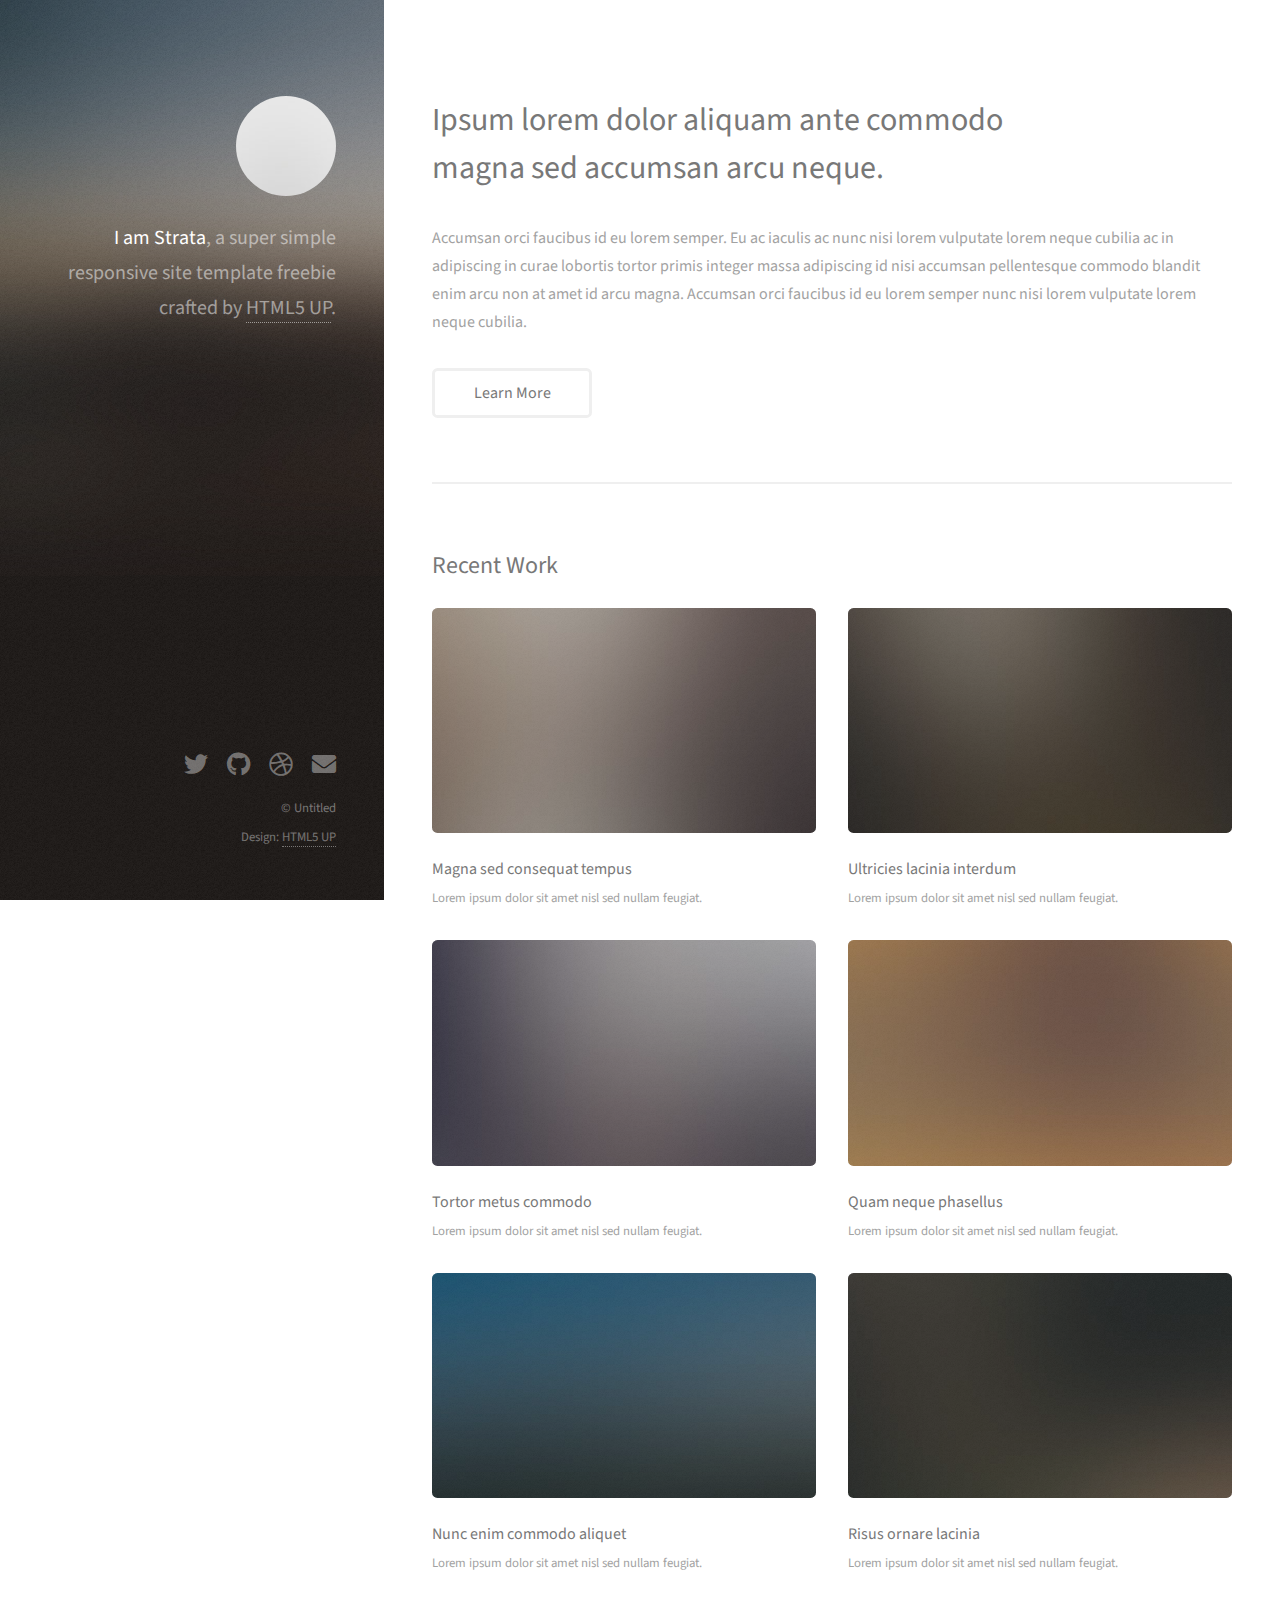
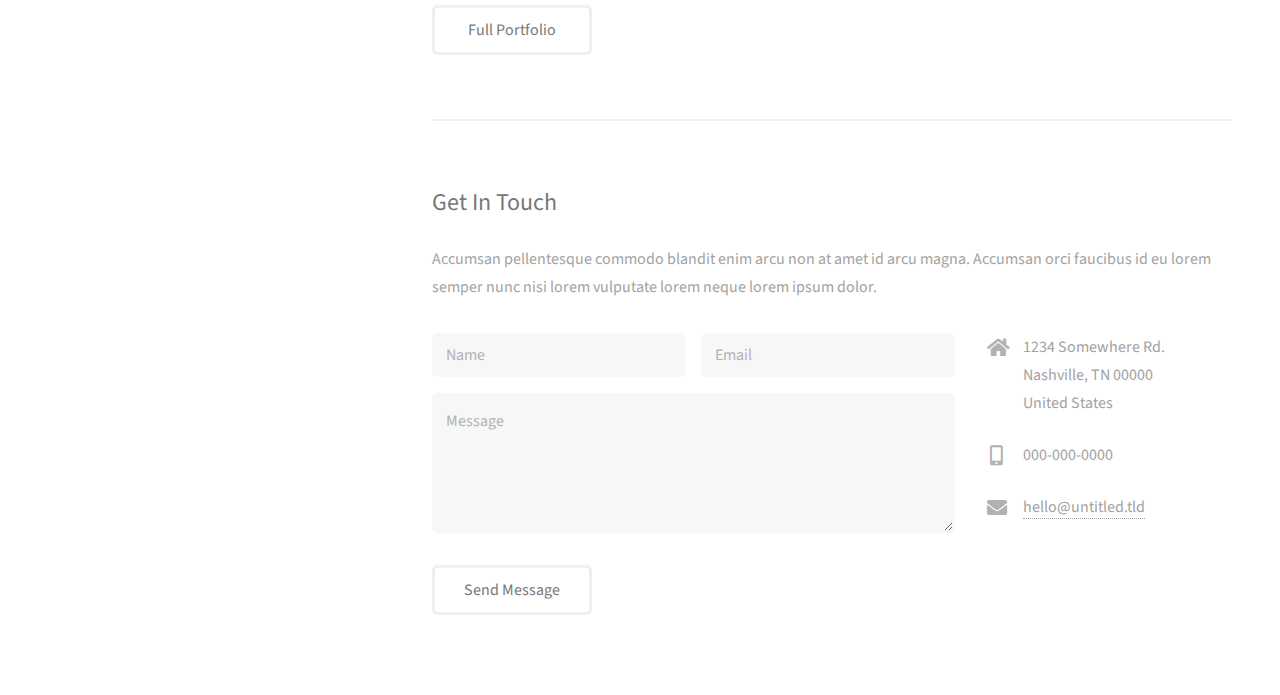
==== index.html @ a31c2b81 "template" ====
<!DOCTYPE HTML>
<!--
	Strata by HTML5 UP
	html5up.net | @ajlkn
	Free for personal and commercial use under the CCA 3.0 license (html5up.net/license)
-->
<html>
	<head>
		<title>Strata by HTML5 UP</title>
		<meta charset="utf-8" />
		<meta name="viewport" content="width=device-width, initial-scale=1, user-scalable=no" />
		<link rel="stylesheet" href="assets/css/main.css" />
	</head>
	<body class="is-preload">

		<!-- Header -->
			<header id="header">
				<div class="inner">
					<a href="#" class="image avatar"><img src="images/avatar.jpg" alt="" /></a>
					<h1><strong>I am Strata</strong>, a super simple<br />
					responsive site template freebie<br />
					crafted by <a href="http://html5up.net">HTML5 UP</a>.</h1>
				</div>
			</header>

		<!-- Main -->
			<div id="main">

				<!-- One -->
					<section id="one">
						<header class="major">
							<h2>Ipsum lorem dolor aliquam ante commodo<br />
							magna sed accumsan arcu neque.</h2>
						</header>
						<p>Accumsan orci faucibus id eu lorem semper. Eu ac iaculis ac nunc nisi lorem vulputate lorem neque cubilia ac in adipiscing in curae lobortis tortor primis integer massa adipiscing id nisi accumsan pellentesque commodo blandit enim arcu non at amet id arcu magna. Accumsan orci faucibus id eu lorem semper nunc nisi lorem vulputate lorem neque cubilia.</p>
						<ul class="actions">
							<li><a href="#" class="button">Learn More</a></li>
						</ul>
					</section>

				<!-- Two -->
					<section id="two">
						<h2>Recent Work</h2>
						<div class="row">
							<article class="col-6 col-12-xsmall work-item">
								<a href="images/fulls/01.jpg" class="image fit thumb"><img src="images/thumbs/01.jpg" alt="" /></a>
								<h3>Magna sed consequat tempus</h3>
								<p>Lorem ipsum dolor sit amet nisl sed nullam feugiat.</p>
							</article>
							<article class="col-6 col-12-xsmall work-item">
								<a href="images/fulls/02.jpg" class="image fit thumb"><img src="images/thumbs/02.jpg" alt="" /></a>
								<h3>Ultricies lacinia interdum</h3>
								<p>Lorem ipsum dolor sit amet nisl sed nullam feugiat.</p>
							</article>
							<article class="col-6 col-12-xsmall work-item">
								<a href="images/fulls/03.jpg" class="image fit thumb"><img src="images/thumbs/03.jpg" alt="" /></a>
								<h3>Tortor metus commodo</h3>
								<p>Lorem ipsum dolor sit amet nisl sed nullam feugiat.</p>
							</article>
							<article class="col-6 col-12-xsmall work-item">
								<a href="images/fulls/04.jpg" class="image fit thumb"><img src="images/thumbs/04.jpg" alt="" /></a>
								<h3>Quam neque phasellus</h3>
								<p>Lorem ipsum dolor sit amet nisl sed nullam feugiat.</p>
							</article>
							<article class="col-6 col-12-xsmall work-item">
								<a href="images/fulls/05.jpg" class="image fit thumb"><img src="images/thumbs/05.jpg" alt="" /></a>
								<h3>Nunc enim commodo aliquet</h3>
								<p>Lorem ipsum dolor sit amet nisl sed nullam feugiat.</p>
							</article>
							<article class="col-6 col-12-xsmall work-item">
								<a href="images/fulls/06.jpg" class="image fit thumb"><img src="images/thumbs/06.jpg" alt="" /></a>
								<h3>Risus ornare lacinia</h3>
								<p>Lorem ipsum dolor sit amet nisl sed nullam feugiat.</p>
							</article>
						</div>
						<ul class="actions">
							<li><a href="#" class="button">Full Portfolio</a></li>
						</ul>
					</section>

				<!-- Three -->
					<section id="three">
						<h2>Get In Touch</h2>
						<p>Accumsan pellentesque commodo blandit enim arcu non at amet id arcu magna. Accumsan orci faucibus id eu lorem semper nunc nisi lorem vulputate lorem neque lorem ipsum dolor.</p>
						<div class="row">
							<div class="col-8 col-12-small">
								<form method="post" action="#">
									<div class="row gtr-uniform gtr-50">
										<div class="col-6 col-12-xsmall"><input type="text" name="name" id="name" placeholder="Name" /></div>
										<div class="col-6 col-12-xsmall"><input type="email" name="email" id="email" placeholder="Email" /></div>
										<div class="col-12"><textarea name="message" id="message" placeholder="Message" rows="4"></textarea></div>
									</div>
								</form>
								<ul class="actions">
									<li><input type="submit" value="Send Message" /></li>
								</ul>
							</div>
							<div class="col-4 col-12-small">
								<ul class="labeled-icons">
									<li>
										<h3 class="icon solid fa-home"><span class="label">Address</span></h3>
										1234 Somewhere Rd.<br />
										Nashville, TN 00000<br />
										United States
									</li>
									<li>
										<h3 class="icon solid fa-mobile-alt"><span class="label">Phone</span></h3>
										000-000-0000
									</li>
									<li>
										<h3 class="icon solid fa-envelope"><span class="label">Email</span></h3>
										<a href="#">hello@untitled.tld</a>
									</li>
								</ul>
							</div>
						</div>
					</section>

				<!-- Four -->
				<!--
					<section id="four">
						<h2>Elements</h2>

						<section>
							<h4>Text</h4>
							<p>This is <b>bold</b> and this is <strong>strong</strong>. This is <i>italic</i> and this is <em>emphasized</em>.
							This is <sup>superscript</sup> text and this is <sub>subscript</sub> text.
							This is <u>underlined</u> and this is code: <code>for (;;) { ... }</code>. Finally, <a href="#">this is a link</a>.</p>
							<hr />
							<header>
								<h4>Heading with a Subtitle</h4>
								<p>Lorem ipsum dolor sit amet nullam id egestas urna aliquam</p>
							</header>
							<p>Nunc lacinia ante nunc ac lobortis. Interdum adipiscing gravida odio porttitor sem non mi integer non faucibus ornare mi ut ante amet placerat aliquet. Volutpat eu sed ante lacinia sapien lorem accumsan varius montes viverra nibh in adipiscing blandit tempus accumsan.</p>
							<header>
								<h5>Heading with a Subtitle</h5>
								<p>Lorem ipsum dolor sit amet nullam id egestas urna aliquam</p>
							</header>
							<p>Nunc lacinia ante nunc ac lobortis. Interdum adipiscing gravida odio porttitor sem non mi integer non faucibus ornare mi ut ante amet placerat aliquet. Volutpat eu sed ante lacinia sapien lorem accumsan varius montes viverra nibh in adipiscing blandit tempus accumsan.</p>
							<hr />
							<h2>Heading Level 2</h2>
							<h3>Heading Level 3</h3>
							<h4>Heading Level 4</h4>
							<h5>Heading Level 5</h5>
							<h6>Heading Level 6</h6>
							<hr />
							<h5>Blockquote</h5>
							<blockquote>Fringilla nisl. Donec accumsan interdum nisi, quis tincidunt felis sagittis eget tempus euismod. Vestibulum ante ipsum primis in faucibus vestibulum. Blandit adipiscing eu felis iaculis volutpat ac adipiscing accumsan faucibus. Vestibulum ante ipsum primis in faucibus lorem ipsum dolor sit amet nullam adipiscing eu felis.</blockquote>
							<h5>Preformatted</h5>
							<pre><code>i = 0;

while (!deck.isInOrder()) {
print 'Iteration ' + i;
deck.shuffle();
i++;
}

print 'It took ' + i + ' iterations to sort the deck.';</code></pre>
						</section>

						<section>
							<h4>Lists</h4>
							<div class="row">
								<div class="col-6 col-12-xsmall">
									<h5>Unordered</h5>
									<ul>
										<li>Dolor pulvinar etiam magna etiam.</li>
										<li>Sagittis adipiscing lorem eleifend.</li>
										<li>Felis enim feugiat dolore viverra.</li>
									</ul>
									<h5>Alternate</h5>
									<ul class="alt">
										<li>Dolor pulvinar etiam magna etiam.</li>
										<li>Sagittis adipiscing lorem eleifend.</li>
										<li>Felis enim feugiat dolore viverra.</li>
									</ul>
								</div>
								<div class="col-6 col-12-xsmall">
									<h5>Ordered</h5>
									<ol>
										<li>Dolor pulvinar etiam magna etiam.</li>
										<li>Etiam vel felis at lorem sed viverra.</li>
										<li>Felis enim feugiat dolore viverra.</li>
										<li>Dolor pulvinar etiam magna etiam.</li>
										<li>Etiam vel felis at lorem sed viverra.</li>
										<li>Felis enim feugiat dolore viverra.</li>
									</ol>
									<h5>Icons</h5>
									<ul class="icons">
										<li><a href="#" class="icon brands fa-twitter"><span class="label">Twitter</span></a></li>
										<li><a href="#" class="icon brands fa-facebook-f"><span class="label">Facebook</span></a></li>
										<li><a href="#" class="icon brands fa-instagram"><span class="label">Instagram</span></a></li>
										<li><a href="#" class="icon brands fa-github"><span class="label">Github</span></a></li>
										<li><a href="#" class="icon brands fa-dribbble"><span class="label">Dribbble</span></a></li>
										<li><a href="#" class="icon brands fa-tumblr"><span class="label">Tumblr</span></a></li>
									</ul>
								</div>
							</div>
							<h5>Actions</h5>
							<ul class="actions">
								<li><a href="#" class="button primary">Default</a></li>
								<li><a href="#" class="button">Default</a></li>
							</ul>
							<ul class="actions small">
								<li><a href="#" class="button primary small">Small</a></li>
								<li><a href="#" class="button small">Small</a></li>
							</ul>
							<div class="row">
								<div class="col-6 col-12-small">
									<ul class="actions stacked">
										<li><a href="#" class="button primary">Default</a></li>
										<li><a href="#" class="button">Default</a></li>
									</ul>
								</div>
								<div class="col-6 col-12-small">
									<ul class="actions stacked">
										<li><a href="#" class="button primary small">Small</a></li>
										<li><a href="#" class="button small">Small</a></li>
									</ul>
								</div>
								<div class="col-6 col-12-small">
									<ul class="actions stacked">
										<li><a href="#" class="button primary fit">Default</a></li>
										<li><a href="#" class="button fit">Default</a></li>
									</ul>
								</div>
								<div class="col-6 col-12-small">
									<ul class="actions stacked">
										<li><a href="#" class="button primary small fit">Small</a></li>
										<li><a href="#" class="button small fit">Small</a></li>
									</ul>
								</div>
							</div>
						</section>

						<section>
							<h4>Table</h4>
							<h5>Default</h5>
							<div class="table-wrapper">
								<table>
									<thead>
										<tr>
											<th>Name</th>
											<th>Description</th>
											<th>Price</th>
										</tr>
									</thead>
									<tbody>
										<tr>
											<td>Item One</td>
											<td>Ante turpis integer aliquet porttitor.</td>
											<td>29.99</td>
										</tr>
										<tr>
											<td>Item Two</td>
											<td>Vis ac commodo adipiscing arcu aliquet.</td>
											<td>19.99</td>
										</tr>
										<tr>
											<td>Item Three</td>
											<td> Morbi faucibus arcu accumsan lorem.</td>
											<td>29.99</td>
										</tr>
										<tr>
											<td>Item Four</td>
											<td>Vitae integer tempus condimentum.</td>
											<td>19.99</td>
										</tr>
										<tr>
											<td>Item Five</td>
											<td>Ante turpis integer aliquet porttitor.</td>
											<td>29.99</td>
										</tr>
									</tbody>
									<tfoot>
										<tr>
											<td colspan="2"></td>
											<td>100.00</td>
										</tr>
									</tfoot>
								</table>
							</div>

							<h5>Alternate</h5>
							<div class="table-wrapper">
								<table class="alt">
									<thead>
										<tr>
											<th>Name</th>
											<th>Description</th>
											<th>Price</th>
										</tr>
									</thead>
									<tbody>
										<tr>
											<td>Item One</td>
											<td>Ante turpis integer aliquet porttitor.</td>
											<td>29.99</td>
										</tr>
										<tr>
											<td>Item Two</td>
											<td>Vis ac commodo adipiscing arcu aliquet.</td>
											<td>19.99</td>
										</tr>
										<tr>
											<td>Item Three</td>
											<td> Morbi faucibus arcu accumsan lorem.</td>
											<td>29.99</td>
										</tr>
										<tr>
											<td>Item Four</td>
											<td>Vitae integer tempus condimentum.</td>
											<td>19.99</td>
										</tr>
										<tr>
											<td>Item Five</td>
											<td>Ante turpis integer aliquet porttitor.</td>
											<td>29.99</td>
										</tr>
									</tbody>
									<tfoot>
										<tr>
											<td colspan="2"></td>
											<td>100.00</td>
										</tr>
									</tfoot>
								</table>
							</div>
						</section>

						<section>
							<h4>Buttons</h4>
							<ul class="actions">
								<li><a href="#" class="button primary">Primary</a></li>
								<li><a href="#" class="button">Default</a></li>
							</ul>
							<ul class="actions">
								<li><a href="#" class="button large">Large</a></li>
								<li><a href="#" class="button">Default</a></li>
								<li><a href="#" class="button small">Small</a></li>
							</ul>
							<ul class="actions fit">
								<li><a href="#" class="button primary fit">Fit</a></li>
								<li><a href="#" class="button fit">Fit</a></li>
							</ul>
							<ul class="actions fit small">
								<li><a href="#" class="button primary fit small">Fit + Small</a></li>
								<li><a href="#" class="button fit small">Fit + Small</a></li>
							</ul>
							<ul class="actions">
								<li><a href="#" class="button primary icon solid fa-download">Icon</a></li>
								<li><a href="#" class="button icon solid fa-download">Icon</a></li>
							</ul>
							<ul class="actions">
								<li><span class="button primary disabled">Primary</span></li>
								<li><span class="button disabled">Default</span></li>
							</ul>
						</section>

						<section>
							<h4>Form</h4>
							<form method="post" action="#">
								<div class="row gtr-uniform gtr-50">
									<div class="col-6 col-12-xsmall">
										<input type="text" name="demo-name" id="demo-name" value="" placeholder="Name" />
									</div>
									<div class="col-6 col-12-xsmall">
										<input type="email" name="demo-email" id="demo-email" value="" placeholder="Email" />
									</div>
									<div class="col-12">
										<select name="demo-category" id="demo-category">
											<option value="">- Category -</option>
											<option value="1">Manufacturing</option>
											<option value="1">Shipping</option>
											<option value="1">Administration</option>
											<option value="1">Human Resources</option>
										</select>
									</div>
									<div class="col-4 col-12-small">
										<input type="radio" id="demo-priority-low" name="demo-priority" checked>
										<label for="demo-priority-low">Low Priority</label>
									</div>
									<div class="col-4 col-12-small">
										<input type="radio" id="demo-priority-normal" name="demo-priority">
										<label for="demo-priority-normal">Normal Priority</label>
									</div>
									<div class="col-4 col-12-small">
										<input type="radio" id="demo-priority-high" name="demo-priority">
										<label for="demo-priority-high">High Priority</label>
									</div>
									<div class="col-6 col-12-small">
										<input type="checkbox" id="demo-copy" name="demo-copy">
										<label for="demo-copy">Email me a copy of this message</label>
									</div>
									<div class="col-6 col-12-small">
										<input type="checkbox" id="demo-human" name="demo-human" checked>
										<label for="demo-human">I am a human and not a robot</label>
									</div>
									<div class="col-12">
										<textarea name="demo-message" id="demo-message" placeholder="Enter your message" rows="6"></textarea>
									</div>
									<div class="col-12">
										<ul class="actions">
											<li><input type="submit" value="Send Message" class="primary" /></li>
											<li><input type="reset" value="Reset" /></li>
										</ul>
									</div>
								</div>
							</form>
						</section>

						<section>
							<h4>Image</h4>
							<h5>Fit</h5>
							<div class="box alt">
								<div class="row gtr-50 gtr-uniform">
									<div class="col-12"><span class="image fit"><img src="images/fulls/05.jpg" alt="" /></span></div>
									<div class="col-4"><span class="image fit"><img src="images/thumbs/01.jpg" alt="" /></span></div>
									<div class="col-4"><span class="image fit"><img src="images/thumbs/02.jpg" alt="" /></span></div>
									<div class="col-4"><span class="image fit"><img src="images/thumbs/03.jpg" alt="" /></span></div>
									<div class="col-4"><span class="image fit"><img src="images/thumbs/04.jpg" alt="" /></span></div>
									<div class="col-4"><span class="image fit"><img src="images/thumbs/05.jpg" alt="" /></span></div>
									<div class="col-4"><span class="image fit"><img src="images/thumbs/06.jpg" alt="" /></span></div>
									<div class="col-4"><span class="image fit"><img src="images/thumbs/03.jpg" alt="" /></span></div>
									<div class="col-4"><span class="image fit"><img src="images/thumbs/02.jpg" alt="" /></span></div>
									<div class="col-4"><span class="image fit"><img src="images/thumbs/01.jpg" alt="" /></span></div>
								</div>
							</div>
							<h5>Left &amp; Right</h5>
							<p><span class="image left"><img src="images/avatar.jpg" alt="" /></span>Fringilla nisl. Donec accumsan interdum nisi, quis tincidunt felis sagittis eget. tempus euismod. Vestibulum ante ipsum primis in faucibus vestibulum. Blandit adipiscing eu felis iaculis volutpat ac adipiscing accumsan eu faucibus. Integer ac pellentesque praesent tincidunt felis sagittis eget. tempus euismod. Vestibulum ante ipsum primis in faucibus vestibulum. Blandit adipiscing eu felis iaculis volutpat ac adipiscing accumsan eu faucibus. Integer ac pellentesque praesent. Donec accumsan interdum nisi, quis tincidunt felis sagittis eget. tempus euismod. Vestibulum ante ipsum primis in faucibus vestibulum. Blandit adipiscing eu felis iaculis volutpat ac adipiscing accumsan eu faucibus. Integer ac pellentesque praesent tincidunt felis sagittis eget. tempus euismod. Vestibulum ante ipsum primis in faucibus vestibulum. Blandit adipiscing eu felis iaculis volutpat ac adipiscing accumsan eu faucibus. Integer ac pellentesque praesent.</p>
							<p><span class="image right"><img src="images/avatar.jpg" alt="" /></span>Fringilla nisl. Donec accumsan interdum nisi, quis tincidunt felis sagittis eget. tempus euismod. Vestibulum ante ipsum primis in faucibus vestibulum. Blandit adipiscing eu felis iaculis volutpat ac adipiscing accumsan eu faucibus. Integer ac pellentesque praesent tincidunt felis sagittis eget. tempus euismod. Vestibulum ante ipsum primis in faucibus vestibulum. Blandit adipiscing eu felis iaculis volutpat ac adipiscing accumsan eu faucibus. Integer ac pellentesque praesent. Donec accumsan interdum nisi, quis tincidunt felis sagittis eget. tempus euismod. Vestibulum ante ipsum primis in faucibus vestibulum. Blandit adipiscing eu felis iaculis volutpat ac adipiscing accumsan eu faucibus. Integer ac pellentesque praesent tincidunt felis sagittis eget. tempus euismod. Vestibulum ante ipsum primis in faucibus vestibulum. Blandit adipiscing eu felis iaculis volutpat ac adipiscing accumsan eu faucibus. Integer ac pellentesque praesent.</p>
						</section>

					</section>
				-->

			</div>

		<!-- Footer -->
			<footer id="footer">
				<div class="inner">
					<ul class="icons">
						<li><a href="#" class="icon brands fa-twitter"><span class="label">Twitter</span></a></li>
						<li><a href="#" class="icon brands fa-github"><span class="label">Github</span></a></li>
						<li><a href="#" class="icon brands fa-dribbble"><span class="label">Dribbble</span></a></li>
						<li><a href="#" class="icon solid fa-envelope"><span class="label">Email</span></a></li>
					</ul>
					<ul class="copyright">
						<li>&copy; Untitled</li><li>Design: <a href="http://html5up.net">HTML5 UP</a></li>
					</ul>
				</div>
			</footer>

		<!-- Scripts -->
			<script src="assets/js/jquery.min.js"></script>
			<script src="assets/js/jquery.poptrox.min.js"></script>
			<script src="assets/js/browser.min.js"></script>
			<script src="assets/js/breakpoints.min.js"></script>
			<script src="assets/js/util.js"></script>
			<script src="assets/js/main.js"></script>

	</body>
</html>
---- assets/css/main.css ----
@import url("fontawesome-all.min.css");
@import url("https://fonts.googleapis.com/css?family=Source+Sans+Pro:400,400italic");

/*
	Strata by HTML5 UP
	html5up.net | @ajlkn
	Free for personal and commercial use under the CCA 3.0 license (html5up.net/license)
*/

html, body, div, span, applet, object,
iframe, h1, h2, h3, h4, h5, h6, p, blockquote,
pre, a, abbr, acronym, address, big, cite,
code, del, dfn, em, img, ins, kbd, q, s, samp,
small, strike, strong, sub, sup, tt, var, b,
u, i, center, dl, dt, dd, ol, ul, li, fieldset,
form, label, legend, table, caption, tbody,
tfoot, thead, tr, th, td, article, aside,
canvas, details, embed, figure, figcaption,
footer, header, hgroup, menu, nav, output, ruby,
section, summary, time, mark, audio, video {
	margin: 0;
	padding: 0;
	border: 0;
	font-size: 100%;
	font: inherit;
	vertical-align: baseline;}

article, aside, details, figcaption, figure,
footer, header, hgroup, menu, nav, section {
	display: block;}

body {
	line-height: 1;
}

ol, ul {
	list-style: none;
}

blockquote, q {
	quotes: none;
}

	blockquote:before, blockquote:after, q:before, q:after {
		content: '';
		content: none;
	}

table {
	border-collapse: collapse;
	border-spacing: 0;
}

body {
	-webkit-text-size-adjust: none;
}

mark {
	background-color: transparent;
	color: inherit;
}

input::-moz-focus-inner {
	border: 0;
	padding: 0;
}

input, select, textarea {
	-moz-appearance: none;
	-webkit-appearance: none;
	-ms-appearance: none;
	appearance: none;
}

/* Basic */

	html {
		box-sizing: border-box;
	}

	*, *:before, *:after {
		box-sizing: inherit;
	}

	body {
		background: #fff;
	}

		body.is-preload *, body.is-preload *:before, body.is-preload *:after {
			-moz-animation: none !important;
			-webkit-animation: none !important;
			-ms-animation: none !important;
			animation: none !important;
			-moz-transition: none !important;
			-webkit-transition: none !important;
			-ms-transition: none !important;
			transition: none !important;
		}

	body, input, select, textarea {
		color: #a2a2a2;
		font-family: "Source Sans Pro", Helvetica, sans-serif;
		font-size: 16pt;
		font-weight: 400;
		line-height: 1.75em;
	}

	a {
		-moz-transition: color 0.2s ease-in-out, border-color 0.2s ease-in-out;
		-webkit-transition: color 0.2s ease-in-out, border-color 0.2s ease-in-out;
		-ms-transition: color 0.2s ease-in-out, border-color 0.2s ease-in-out;
		transition: color 0.2s ease-in-out, border-color 0.2s ease-in-out;
		border-bottom: dotted 1px;
		color: #49bf9d;
		text-decoration: none;
	}

		a:hover {
			border-bottom-color: transparent;
			color: #49bf9d !important;
			text-decoration: none;
		}

	strong, b {
		color: #787878;
		font-weight: 400;
	}

	em, i {
		font-style: italic;
	}

	p {
		margin: 0 0 2em 0;
	}

	h1, h2, h3, h4, h5, h6 {
		color: #787878;
		font-weight: 400;
		line-height: 1em;
		margin: 0 0 1em 0;
	}

		h1 a, h2 a, h3 a, h4 a, h5 a, h6 a {
			color: inherit;
			text-decoration: none;
		}

	h1 {
		font-size: 2em;
		line-height: 1.5em;
	}

	h2 {
		font-size: 1.5em;
		line-height: 1.5em;
	}

	h3 {
		font-size: 1.25em;
		line-height: 1.5em;
	}

	h4 {
		font-size: 1.1em;
		line-height: 1.5em;
	}

	h5 {
		font-size: 0.9em;
		line-height: 1.5em;
	}

	h6 {
		font-size: 0.7em;
		line-height: 1.5em;
	}

	sub {
		font-size: 0.8em;
		position: relative;
		top: 0.5em;
	}

	sup {
		font-size: 0.8em;
		position: relative;
		top: -0.5em;
	}

	hr {
		border: 0;
		border-bottom: solid 2px #efefef;
		margin: 2em 0;
	}

		hr.major {
			margin: 3em 0;
		}

	blockquote {
		border-left: solid 6px #efefef;
		font-style: italic;
		margin: 0 0 2em 0;
		padding: 0.5em 0 0.5em 1.5em;
	}

	code {
		background: #f7f7f7;
		border-radius: 0.35em;
		border: solid 2px #efefef;
		font-family: "Courier New", monospace;
		font-size: 0.9em;
		margin: 0 0.25em;
		padding: 0.25em 0.65em;
	}

	pre {
		-webkit-overflow-scrolling: touch;
		font-family: "Courier New", monospace;
		font-size: 0.9em;
		margin: 0 0 2em 0;
	}

		pre code {
			display: block;
			line-height: 1.75em;
			padding: 1em 1.5em;
			overflow-x: auto;
		}

	.align-left {
		text-align: left;
	}

	.align-center {
		text-align: center;
	}

	.align-right {
		text-align: right;
	}

/* Container */

	.container {
		margin: 0 auto;
		max-width: calc(100% - 4em);
		width: 100%;
	}

		.container.xsmall {
			width: 25%;
		}

		.container.small {
			width: 50%;
		}

		.container.medium {
			width: 75%;
		}

		.container.large {
			width: 125%;
		}

		.container.xlarge {
			width: 150%;
		}

		.container.max {
			width: 100%;
		}

		@media screen and (max-width: 980px) {

			.container {
				width: 100% !important;
				max-width: 100% !important;
			}

		}

		@media screen and (max-width: 480px) {

			.container {
				max-width: calc(100% - 3em);
			}

		}

/* Row */

	.row {
		display: flex;
		flex-wrap: wrap;
		box-sizing: border-box;
		align-items: stretch;
	}

		.row > * {
			box-sizing: border-box;
		}

		.row.gtr-uniform > * > :last-child {
			margin-bottom: 0;
		}

		.row.aln-left {
			justify-content: flex-start;
		}

		.row.aln-center {
			justify-content: center;
		}

		.row.aln-right {
			justify-content: flex-end;
		}

		.row.aln-top {
			align-items: flex-start;
		}

		.row.aln-middle {
			align-items: center;
		}

		.row.aln-bottom {
			align-items: flex-end;
		}

		.row > .imp {
			order: -1;
		}

		.row > .col-1 {
			width: 8.33333%;
		}

		.row > .off-1 {
			margin-left: 8.33333%;
		}

		.row > .col-2 {
			width: 16.66667%;
		}

		.row > .off-2 {
			margin-left: 16.66667%;
		}

		.row > .col-3 {
			width: 25%;
		}

		.row > .off-3 {
			margin-left: 25%;
		}

		.row > .col-4 {
			width: 33.33333%;
		}

		.row > .off-4 {
			margin-left: 33.33333%;
		}

		.row > .col-5 {
			width: 41.66667%;
		}

		.row > .off-5 {
			margin-left: 41.66667%;
		}

		.row > .col-6 {
			width: 50%;
		}

		.row > .off-6 {
			margin-left: 50%;
		}

		.row > .col-7 {
			width: 58.33333%;
		}

		.row > .off-7 {
			margin-left: 58.33333%;
		}

		.row > .col-8 {
			width: 66.66667%;
		}

		.row > .off-8 {
			margin-left: 66.66667%;
		}

		.row > .col-9 {
			width: 75%;
		}

		.row > .off-9 {
			margin-left: 75%;
		}

		.row > .col-10 {
			width: 83.33333%;
		}

		.row > .off-10 {
			margin-left: 83.33333%;
		}

		.row > .col-11 {
			width: 91.66667%;
		}

		.row > .off-11 {
			margin-left: 91.66667%;
		}

		.row > .col-12 {
			width: 100%;
		}

		.row > .off-12 {
			margin-left: 100%;
		}

		.row.gtr-0 {
			margin-top: 0;
			margin-left: 0em;
		}

			.row.gtr-0 > * {
				padding: 0 0 0 0em;
			}

			.row.gtr-0.gtr-uniform {
				margin-top: 0em;
			}

				.row.gtr-0.gtr-uniform > * {
					padding-top: 0em;
				}

		.row.gtr-25 {
			margin-top: 0;
			margin-left: -0.625em;
		}

			.row.gtr-25 > * {
				padding: 0 0 0 0.625em;
			}

			.row.gtr-25.gtr-uniform {
				margin-top: -0.625em;
			}

				.row.gtr-25.gtr-uniform > * {
					padding-top: 0.625em;
				}

		.row.gtr-50 {
			margin-top: 0;
			margin-left: -1.25em;
		}

			.row.gtr-50 > * {
				padding: 0 0 0 1.25em;
			}

			.row.gtr-50.gtr-uniform {
				margin-top: -1.25em;
			}

				.row.gtr-50.gtr-uniform > * {
					padding-top: 1.25em;
				}

		.row {
			margin-top: 0;
			margin-left: -2.5em;
		}

			.row > * {
				padding: 0 0 0 2.5em;
			}

			.row.gtr-uniform {
				margin-top: -2.5em;
			}

				.row.gtr-uniform > * {
					padding-top: 2.5em;
				}

		.row.gtr-150 {
			margin-top: 0;
			margin-left: -3.75em;
		}

			.row.gtr-150 > * {
				padding: 0 0 0 3.75em;
			}

			.row.gtr-150.gtr-uniform {
				margin-top: -3.75em;
			}

				.row.gtr-150.gtr-uniform > * {
					padding-top: 3.75em;
				}

		.row.gtr-200 {
			margin-top: 0;
			margin-left: -5em;
		}

			.row.gtr-200 > * {
				padding: 0 0 0 5em;
			}

			.row.gtr-200.gtr-uniform {
				margin-top: -5em;
			}

				.row.gtr-200.gtr-uniform > * {
					padding-top: 5em;
				}

		@media screen and (max-width: 1800px) {

			.row {
				display: flex;
				flex-wrap: wrap;
				box-sizing: border-box;
				align-items: stretch;
			}

				.row > * {
					box-sizing: border-box;
				}

				.row.gtr-uniform > * > :last-child {
					margin-bottom: 0;
				}

				.row.aln-left {
					justify-content: flex-start;
				}

				.row.aln-center {
					justify-content: center;
				}

				.row.aln-right {
					justify-content: flex-end;
				}

				.row.aln-top {
					align-items: flex-start;
				}

				.row.aln-middle {
					align-items: center;
				}

				.row.aln-bottom {
					align-items: flex-end;
				}

				.row > .imp-xlarge {
					order: -1;
				}

				.row > .col-1-xlarge {
					width: 8.33333%;
				}

				.row > .off-1-xlarge {
					margin-left: 8.33333%;
				}

				.row > .col-2-xlarge {
					width: 16.66667%;
				}

				.row > .off-2-xlarge {
					margin-left: 16.66667%;
				}

				.row > .col-3-xlarge {
					width: 25%;
				}

				.row > .off-3-xlarge {
					margin-left: 25%;
				}

				.row > .col-4-xlarge {
					width: 33.33333%;
				}

				.row > .off-4-xlarge {
					margin-left: 33.33333%;
				}

				.row > .col-5-xlarge {
					width: 41.66667%;
				}

				.row > .off-5-xlarge {
					margin-left: 41.66667%;
				}

				.row > .col-6-xlarge {
					width: 50%;
				}

				.row > .off-6-xlarge {
					margin-left: 50%;
				}

				.row > .col-7-xlarge {
					width: 58.33333%;
				}

				.row > .off-7-xlarge {
					margin-left: 58.33333%;
				}

				.row > .col-8-xlarge {
					width: 66.66667%;
				}

				.row > .off-8-xlarge {
					margin-left: 66.66667%;
				}

				.row > .col-9-xlarge {
					width: 75%;
				}

				.row > .off-9-xlarge {
					margin-left: 75%;
				}

				.row > .col-10-xlarge {
					width: 83.33333%;
				}

				.row > .off-10-xlarge {
					margin-left: 83.33333%;
				}

				.row > .col-11-xlarge {
					width: 91.66667%;
				}

				.row > .off-11-xlarge {
					margin-left: 91.66667%;
				}

				.row > .col-12-xlarge {
					width: 100%;
				}

				.row > .off-12-xlarge {
					margin-left: 100%;
				}

				.row.gtr-0 {
					margin-top: 0;
					margin-left: 0em;
				}

					.row.gtr-0 > * {
						padding: 0 0 0 0em;
					}

					.row.gtr-0.gtr-uniform {
						margin-top: 0em;
					}

						.row.gtr-0.gtr-uniform > * {
							padding-top: 0em;
						}

				.row.gtr-25 {
					margin-top: 0;
					margin-left: -0.625em;
				}

					.row.gtr-25 > * {
						padding: 0 0 0 0.625em;
					}

					.row.gtr-25.gtr-uniform {
						margin-top: -0.625em;
					}

						.row.gtr-25.gtr-uniform > * {
							padding-top: 0.625em;
						}

				.row.gtr-50 {
					margin-top: 0;
					margin-left: -1.25em;
				}

					.row.gtr-50 > * {
						padding: 0 0 0 1.25em;
					}

					.row.gtr-50.gtr-uniform {
						margin-top: -1.25em;
					}

						.row.gtr-50.gtr-uniform > * {
							padding-top: 1.25em;
						}

				.row {
					margin-top: 0;
					margin-left: -2.5em;
				}

					.row > * {
						padding: 0 0 0 2.5em;
					}

					.row.gtr-uniform {
						margin-top: -2.5em;
					}

						.row.gtr-uniform > * {
							padding-top: 2.5em;
						}

				.row.gtr-150 {
					margin-top: 0;
					margin-left: -3.75em;
				}

					.row.gtr-150 > * {
						padding: 0 0 0 3.75em;
					}

					.row.gtr-150.gtr-uniform {
						margin-top: -3.75em;
					}

						.row.gtr-150.gtr-uniform > * {
							padding-top: 3.75em;
						}

				.row.gtr-200 {
					margin-top: 0;
					margin-left: -5em;
				}

					.row.gtr-200 > * {
						padding: 0 0 0 5em;
					}

					.row.gtr-200.gtr-uniform {
						margin-top: -5em;
					}

						.row.gtr-200.gtr-uniform > * {
							padding-top: 5em;
						}

		}

		@media screen and (max-width: 1280px) {

			.row {
				display: flex;
				flex-wrap: wrap;
				box-sizing: border-box;
				align-items: stretch;
			}

				.row > * {
					box-sizing: border-box;
				}

				.row.gtr-uniform > * > :last-child {
					margin-bottom: 0;
				}

				.row.aln-left {
					justify-content: flex-start;
				}

				.row.aln-center {
					justify-content: center;
				}

				.row.aln-right {
					justify-content: flex-end;
				}

				.row.aln-top {
					align-items: flex-start;
				}

				.row.aln-middle {
					align-items: center;
				}

				.row.aln-bottom {
					align-items: flex-end;
				}

				.row > .imp-large {
					order: -1;
				}

				.row > .col-1-large {
					width: 8.33333%;
				}

				.row > .off-1-large {
					margin-left: 8.33333%;
				}

				.row > .col-2-large {
					width: 16.66667%;
				}

				.row > .off-2-large {
					margin-left: 16.66667%;
				}

				.row > .col-3-large {
					width: 25%;
				}

				.row > .off-3-large {
					margin-left: 25%;
				}

				.row > .col-4-large {
					width: 33.33333%;
				}

				.row > .off-4-large {
					margin-left: 33.33333%;
				}

				.row > .col-5-large {
					width: 41.66667%;
				}

				.row > .off-5-large {
					margin-left: 41.66667%;
				}

				.row > .col-6-large {
					width: 50%;
				}

				.row > .off-6-large {
					margin-left: 50%;
				}

				.row > .col-7-large {
					width: 58.33333%;
				}

				.row > .off-7-large {
					margin-left: 58.33333%;
				}

				.row > .col-8-large {
					width: 66.66667%;
				}

				.row > .off-8-large {
					margin-left: 66.66667%;
				}

				.row > .col-9-large {
					width: 75%;
				}

				.row > .off-9-large {
					margin-left: 75%;
				}

				.row > .col-10-large {
					width: 83.33333%;
				}

				.row > .off-10-large {
					margin-left: 83.33333%;
				}

				.row > .col-11-large {
					width: 91.66667%;
				}

				.row > .off-11-large {
					margin-left: 91.66667%;
				}

				.row > .col-12-large {
					width: 100%;
				}

				.row > .off-12-large {
					margin-left: 100%;
				}

				.row.gtr-0 {
					margin-top: 0;
					margin-left: 0em;
				}

					.row.gtr-0 > * {
						padding: 0 0 0 0em;
					}

					.row.gtr-0.gtr-uniform {
						margin-top: 0em;
					}

						.row.gtr-0.gtr-uniform > * {
							padding-top: 0em;
						}

				.row.gtr-25 {
					margin-top: 0;
					margin-left: -0.5em;
				}

					.row.gtr-25 > * {
						padding: 0 0 0 0.5em;
					}

					.row.gtr-25.gtr-uniform {
						margin-top: -0.5em;
					}

						.row.gtr-25.gtr-uniform > * {
							padding-top: 0.5em;
						}

				.row.gtr-50 {
					margin-top: 0;
					margin-left: -1em;
				}

					.row.gtr-50 > * {
						padding: 0 0 0 1em;
					}

					.row.gtr-50.gtr-uniform {
						margin-top: -1em;
					}

						.row.gtr-50.gtr-uniform > * {
							padding-top: 1em;
						}

				.row {
					margin-top: 0;
					margin-left: -2em;
				}

					.row > * {
						padding: 0 0 0 2em;
					}

					.row.gtr-uniform {
						margin-top: -2em;
					}

						.row.gtr-uniform > * {
							padding-top: 2em;
						}

				.row.gtr-150 {
					margin-top: 0;
					margin-left: -3em;
				}

					.row.gtr-150 > * {
						padding: 0 0 0 3em;
					}

					.row.gtr-150.gtr-uniform {
						margin-top: -3em;
					}

						.row.gtr-150.gtr-uniform > * {
							padding-top: 3em;
						}

				.row.gtr-200 {
					margin-top: 0;
					margin-left: -4em;
				}

					.row.gtr-200 > * {
						padding: 0 0 0 4em;
					}

					.row.gtr-200.gtr-uniform {
						margin-top: -4em;
					}

						.row.gtr-200.gtr-uniform > * {
							padding-top: 4em;
						}

		}

		@media screen and (max-width: 980px) {

			.row {
				display: flex;
				flex-wrap: wrap;
				box-sizing: border-box;
				align-items: stretch;
			}

				.row > * {
					box-sizing: border-box;
				}

				.row.gtr-uniform > * > :last-child {
					margin-bottom: 0;
				}

				.row.aln-left {
					justify-content: flex-start;
				}

				.row.aln-center {
					justify-content: center;
				}

				.row.aln-right {
					justify-content: flex-end;
				}

				.row.aln-top {
					align-items: flex-start;
				}

				.row.aln-middle {
					align-items: center;
				}

				.row.aln-bottom {
					align-items: flex-end;
				}

				.row > .imp-medium {
					order: -1;
				}

				.row > .col-1-medium {
					width: 8.33333%;
				}

				.row > .off-1-medium {
					margin-left: 8.33333%;
				}

				.row > .col-2-medium {
					width: 16.66667%;
				}

				.row > .off-2-medium {
					margin-left: 16.66667%;
				}

				.row > .col-3-medium {
					width: 25%;
				}

				.row > .off-3-medium {
					margin-left: 25%;
				}

				.row > .col-4-medium {
					width: 33.33333%;
				}

				.row > .off-4-medium {
					margin-left: 33.33333%;
				}

				.row > .col-5-medium {
					width: 41.66667%;
				}

				.row > .off-5-medium {
					margin-left: 41.66667%;
				}

				.row > .col-6-medium {
					width: 50%;
				}

				.row > .off-6-medium {
					margin-left: 50%;
				}

				.row > .col-7-medium {
					width: 58.33333%;
				}

				.row > .off-7-medium {
					margin-left: 58.33333%;
				}

				.row > .col-8-medium {
					width: 66.66667%;
				}

				.row > .off-8-medium {
					margin-left: 66.66667%;
				}

				.row > .col-9-medium {
					width: 75%;
				}

				.row > .off-9-medium {
					margin-left: 75%;
				}

				.row > .col-10-medium {
					width: 83.33333%;
				}

				.row > .off-10-medium {
					margin-left: 83.33333%;
				}

				.row > .col-11-medium {
					width: 91.66667%;
				}

				.row > .off-11-medium {
					margin-left: 91.66667%;
				}

				.row > .col-12-medium {
					width: 100%;
				}

				.row > .off-12-medium {
					margin-left: 100%;
				}

				.row.gtr-0 {
					margin-top: 0;
					margin-left: 0em;
				}

					.row.gtr-0 > * {
						padding: 0 0 0 0em;
					}

					.row.gtr-0.gtr-uniform {
						margin-top: 0em;
					}

						.row.gtr-0.gtr-uniform > * {
							padding-top: 0em;
						}

				.row.gtr-25 {
					margin-top: 0;
					margin-left: -0.5em;
				}

					.row.gtr-25 > * {
						padding: 0 0 0 0.5em;
					}

					.row.gtr-25.gtr-uniform {
						margin-top: -0.5em;
					}

						.row.gtr-25.gtr-uniform > * {
							padding-top: 0.5em;
						}

				.row.gtr-50 {
					margin-top: 0;
					margin-left: -1em;
				}

					.row.gtr-50 > * {
						padding: 0 0 0 1em;
					}

					.row.gtr-50.gtr-uniform {
						margin-top: -1em;
					}

						.row.gtr-50.gtr-uniform > * {
							padding-top: 1em;
						}

				.row {
					margin-top: 0;
					margin-left: -2em;
				}

					.row > * {
						padding: 0 0 0 2em;
					}

					.row.gtr-uniform {
						margin-top: -2em;
					}

						.row.gtr-uniform > * {
							padding-top: 2em;
						}

				.row.gtr-150 {
					margin-top: 0;
					margin-left: -3em;
				}

					.row.gtr-150 > * {
						padding: 0 0 0 3em;
					}

					.row.gtr-150.gtr-uniform {
						margin-top: -3em;
					}

						.row.gtr-150.gtr-uniform > * {
							padding-top: 3em;
						}

				.row.gtr-200 {
					margin-top: 0;
					margin-left: -4em;
				}

					.row.gtr-200 > * {
						padding: 0 0 0 4em;
					}

					.row.gtr-200.gtr-uniform {
						margin-top: -4em;
					}

						.row.gtr-200.gtr-uniform > * {
							padding-top: 4em;
						}

		}

		@media screen and (max-width: 736px) {

			.row {
				display: flex;
				flex-wrap: wrap;
				box-sizing: border-box;
				align-items: stretch;
			}

				.row > * {
					box-sizing: border-box;
				}

				.row.gtr-uniform > * > :last-child {
					margin-bottom: 0;
				}

				.row.aln-left {
					justify-content: flex-start;
				}

				.row.aln-center {
					justify-content: center;
				}

				.row.aln-right {
					justify-content: flex-end;
				}

				.row.aln-top {
					align-items: flex-start;
				}

				.row.aln-middle {
					align-items: center;
				}

				.row.aln-bottom {
					align-items: flex-end;
				}

				.row > .imp-small {
					order: -1;
				}

				.row > .col-1-small {
					width: 8.33333%;
				}

				.row > .off-1-small {
					margin-left: 8.33333%;
				}

				.row > .col-2-small {
					width: 16.66667%;
				}

				.row > .off-2-small {
					margin-left: 16.66667%;
				}

				.row > .col-3-small {
					width: 25%;
				}

				.row > .off-3-small {
					margin-left: 25%;
				}

				.row > .col-4-small {
					width: 33.33333%;
				}

				.row > .off-4-small {
					margin-left: 33.33333%;
				}

				.row > .col-5-small {
					width: 41.66667%;
				}

				.row > .off-5-small {
					margin-left: 41.66667%;
				}

				.row > .col-6-small {
					width: 50%;
				}

				.row > .off-6-small {
					margin-left: 50%;
				}

				.row > .col-7-small {
					width: 58.33333%;
				}

				.row > .off-7-small {
					margin-left: 58.33333%;
				}

				.row > .col-8-small {
					width: 66.66667%;
				}

				.row > .off-8-small {
					margin-left: 66.66667%;
				}

				.row > .col-9-small {
					width: 75%;
				}

				.row > .off-9-small {
					margin-left: 75%;
				}

				.row > .col-10-small {
					width: 83.33333%;
				}

				.row > .off-10-small {
					margin-left: 83.33333%;
				}

				.row > .col-11-small {
					width: 91.66667%;
				}

				.row > .off-11-small {
					margin-left: 91.66667%;
				}

				.row > .col-12-small {
					width: 100%;
				}

				.row > .off-12-small {
					margin-left: 100%;
				}

				.row.gtr-0 {
					margin-top: 0;
					margin-left: 0em;
				}

					.row.gtr-0 > * {
						padding: 0 0 0 0em;
					}

					.row.gtr-0.gtr-uniform {
						margin-top: 0em;
					}

						.row.gtr-0.gtr-uniform > * {
							padding-top: 0em;
						}

				.row.gtr-25 {
					margin-top: 0;
					margin-left: -0.375em;
				}

					.row.gtr-25 > * {
						padding: 0 0 0 0.375em;
					}

					.row.gtr-25.gtr-uniform {
						margin-top: -0.375em;
					}

						.row.gtr-25.gtr-uniform > * {
							padding-top: 0.375em;
						}

				.row.gtr-50 {
					margin-top: 0;
					margin-left: -0.75em;
				}

					.row.gtr-50 > * {
						padding: 0 0 0 0.75em;
					}

					.row.gtr-50.gtr-uniform {
						margin-top: -0.75em;
					}

						.row.gtr-50.gtr-uniform > * {
							padding-top: 0.75em;
						}

				.row {
					margin-top: 0;
					margin-left: -1.5em;
				}

					.row > * {
						padding: 0 0 0 1.5em;
					}

					.row.gtr-uniform {
						margin-top: -1.5em;
					}

						.row.gtr-uniform > * {
							padding-top: 1.5em;
						}

				.row.gtr-150 {
					margin-top: 0;
					margin-left: -2.25em;
				}

					.row.gtr-150 > * {
						padding: 0 0 0 2.25em;
					}

					.row.gtr-150.gtr-uniform {
						margin-top: -2.25em;
					}

						.row.gtr-150.gtr-uniform > * {
							padding-top: 2.25em;
						}

				.row.gtr-200 {
					margin-top: 0;
					margin-left: -3em;
				}

					.row.gtr-200 > * {
						padding: 0 0 0 3em;
					}

					.row.gtr-200.gtr-uniform {
						margin-top: -3em;
					}

						.row.gtr-200.gtr-uniform > * {
							padding-top: 3em;
						}

		}

		@media screen and (max-width: 480px) {

			.row {
				display: flex;
				flex-wrap: wrap;
				box-sizing: border-box;
				align-items: stretch;
			}

				.row > * {
					box-sizing: border-box;
				}

				.row.gtr-uniform > * > :last-child {
					margin-bottom: 0;
				}

				.row.aln-left {
					justify-content: flex-start;
				}

				.row.aln-center {
					justify-content: center;
				}

				.row.aln-right {
					justify-content: flex-end;
				}

				.row.aln-top {
					align-items: flex-start;
				}

				.row.aln-middle {
					align-items: center;
				}

				.row.aln-bottom {
					align-items: flex-end;
				}

				.row > .imp-xsmall {
					order: -1;
				}

				.row > .col-1-xsmall {
					width: 8.33333%;
				}

				.row > .off-1-xsmall {
					margin-left: 8.33333%;
				}

				.row > .col-2-xsmall {
					width: 16.66667%;
				}

				.row > .off-2-xsmall {
					margin-left: 16.66667%;
				}

				.row > .col-3-xsmall {
					width: 25%;
				}

				.row > .off-3-xsmall {
					margin-left: 25%;
				}

				.row > .col-4-xsmall {
					width: 33.33333%;
				}

				.row > .off-4-xsmall {
					margin-left: 33.33333%;
				}

				.row > .col-5-xsmall {
					width: 41.66667%;
				}

				.row > .off-5-xsmall {
					margin-left: 41.66667%;
				}

				.row > .col-6-xsmall {
					width: 50%;
				}

				.row > .off-6-xsmall {
					margin-left: 50%;
				}

				.row > .col-7-xsmall {
					width: 58.33333%;
				}

				.row > .off-7-xsmall {
					margin-left: 58.33333%;
				}

				.row > .col-8-xsmall {
					width: 66.66667%;
				}

				.row > .off-8-xsmall {
					margin-left: 66.66667%;
				}

				.row > .col-9-xsmall {
					width: 75%;
				}

				.row > .off-9-xsmall {
					margin-left: 75%;
				}

				.row > .col-10-xsmall {
					width: 83.33333%;
				}

				.row > .off-10-xsmall {
					margin-left: 83.33333%;
				}

				.row > .col-11-xsmall {
					width: 91.66667%;
				}

				.row > .off-11-xsmall {
					margin-left: 91.66667%;
				}

				.row > .col-12-xsmall {
					width: 100%;
				}

				.row > .off-12-xsmall {
					margin-left: 100%;
				}

				.row.gtr-0 {
					margin-top: 0;
					margin-left: 0em;
				}

					.row.gtr-0 > * {
						padding: 0 0 0 0em;
					}

					.row.gtr-0.gtr-uniform {
						margin-top: 0em;
					}

						.row.gtr-0.gtr-uniform > * {
							padding-top: 0em;
						}

				.row.gtr-25 {
					margin-top: 0;
					margin-left: -0.375em;
				}

					.row.gtr-25 > * {
						padding: 0 0 0 0.375em;
					}

					.row.gtr-25.gtr-uniform {
						margin-top: -0.375em;
					}

						.row.gtr-25.gtr-uniform > * {
							padding-top: 0.375em;
						}

				.row.gtr-50 {
					margin-top: 0;
					margin-left: -0.75em;
				}

					.row.gtr-50 > * {
						padding: 0 0 0 0.75em;
					}

					.row.gtr-50.gtr-uniform {
						margin-top: -0.75em;
					}

						.row.gtr-50.gtr-uniform > * {
							padding-top: 0.75em;
						}

				.row {
					margin-top: 0;
					margin-left: -1.5em;
				}

					.row > * {
						padding: 0 0 0 1.5em;
					}

					.row.gtr-uniform {
						margin-top: -1.5em;
					}

						.row.gtr-uniform > * {
							padding-top: 1.5em;
						}

				.row.gtr-150 {
					margin-top: 0;
					margin-left: -2.25em;
				}

					.row.gtr-150 > * {
						padding: 0 0 0 2.25em;
					}

					.row.gtr-150.gtr-uniform {
						margin-top: -2.25em;
					}

						.row.gtr-150.gtr-uniform > * {
							padding-top: 2.25em;
						}

				.row.gtr-200 {
					margin-top: 0;
					margin-left: -3em;
				}

					.row.gtr-200 > * {
						padding: 0 0 0 3em;
					}

					.row.gtr-200.gtr-uniform {
						margin-top: -3em;
					}

						.row.gtr-200.gtr-uniform > * {
							padding-top: 3em;
						}

		}

/* Section/Article */

	section.special, article.special {
		text-align: center;
	}

	header p {
		color: #b2b2b2;
		position: relative;
		margin: 0 0 1.5em 0;
	}

	header h2 + p {
		font-size: 1.25em;
		margin-top: -1em;
		line-height: 1.5em;
	}

	header h3 + p {
		font-size: 1.1em;
		margin-top: -0.8em;
		line-height: 1.5em;
	}

	header h4 + p,
	header h5 + p,
	header h6 + p {
		font-size: 0.9em;
		margin-top: -0.6em;
		line-height: 1.5em;
	}

	header.major h2 {
		font-size: 2em;
	}

/* Form */

	form {
		margin: 0 0 2em 0;
	}

	label {
		color: #787878;
		display: block;
		font-size: 0.9em;
		font-weight: 400;
		margin: 0 0 1em 0;
	}

	input[type="text"],
	input[type="password"],
	input[type="email"],
	select,
	textarea {
		-moz-appearance: none;
		-webkit-appearance: none;
		-ms-appearance: none;
		appearance: none;
		background: #f7f7f7;
		border-radius: 0.35em;
		border: solid 2px transparent;
		color: inherit;
		display: block;
		outline: 0;
		padding: 0 0.75em;
		text-decoration: none;
		width: 100%;
	}

		input[type="text"]:invalid,
		input[type="password"]:invalid,
		input[type="email"]:invalid,
		select:invalid,
		textarea:invalid {
			box-shadow: none;
		}

		input[type="text"]:focus,
		input[type="password"]:focus,
		input[type="email"]:focus,
		select:focus,
		textarea:focus {
			border-color: #49bf9d;
		}

	select {
		background-image: url("data:image/svg+xml;charset=utf8,%3Csvg xmlns='http://www.w3.org/2000/svg' width='40' height='40' preserveAspectRatio='none' viewBox='0 0 40 40'%3E%3Cpath d='M9.4,12.3l10.4,10.4l10.4-10.4c0.2-0.2,0.5-0.4,0.9-0.4c0.3,0,0.6,0.1,0.9,0.4l3.3,3.3c0.2,0.2,0.4,0.5,0.4,0.9 c0,0.4-0.1,0.6-0.4,0.9L20.7,31.9c-0.2,0.2-0.5,0.4-0.9,0.4c-0.3,0-0.6-0.1-0.9-0.4L4.3,17.3c-0.2-0.2-0.4-0.5-0.4-0.9 c0-0.4,0.1-0.6,0.4-0.9l3.3-3.3c0.2-0.2,0.5-0.4,0.9-0.4S9.1,12.1,9.4,12.3z' fill='%23dfdfdf' /%3E%3C/svg%3E");
		background-size: 1.25rem;
		background-repeat: no-repeat;
		background-position: calc(100% - 1rem) center;
		height: 2.75em;
		padding-right: 2.75em;
		text-overflow: ellipsis;
	}

		select option {
			color: #787878;
			background: #fff;
		}

		select:focus::-ms-value {
			background-color: transparent;
		}

		select::-ms-expand {
			display: none;
		}

	input[type="text"],
	input[type="password"],
	input[type="email"],
	select {
		height: 2.75em;
	}

	textarea {
		padding: 0.75em;
	}

	input[type="checkbox"],
	input[type="radio"] {
		-moz-appearance: none;
		-webkit-appearance: none;
		-ms-appearance: none;
		appearance: none;
		display: block;
		float: left;
		margin-right: -2em;
		opacity: 0;
		width: 1em;
		z-index: -1;
	}

		input[type="checkbox"] + label,
		input[type="radio"] + label {
			text-decoration: none;
			color: #a2a2a2;
			cursor: pointer;
			display: inline-block;
			font-size: 1em;
			font-weight: 400;
			padding-left: 2.4em;
			padding-right: 0.75em;
			position: relative;
		}

			input[type="checkbox"] + label:before,
			input[type="radio"] + label:before {
				-moz-osx-font-smoothing: grayscale;
				-webkit-font-smoothing: antialiased;
				display: inline-block;
				font-style: normal;
				font-variant: normal;
				text-rendering: auto;
				line-height: 1;
				text-transform: none !important;
				font-family: 'Font Awesome 5 Free';
				font-weight: 900;
			}

			input[type="checkbox"] + label:before,
			input[type="radio"] + label:before {
				background: #f7f7f7;
				border-radius: 0.35em;
				border: solid 2px transparent;
				content: '';
				display: inline-block;
				font-size: 0.8em;
				height: 2.0625em;
				left: 0;
				line-height: 1.85625em;
				position: absolute;
				text-align: center;
				top: 0;
				width: 2.0625em;
			}

		input[type="checkbox"]:checked + label:before,
		input[type="radio"]:checked + label:before {
			background: #787878;
			border-color: #787878;
			color: #fff;
			content: '\f00c';
		}

		input[type="checkbox"]:focus + label:before,
		input[type="radio"]:focus + label:before {
			border-color: #49bf9d;
		}

	input[type="checkbox"] + label:before {
		border-radius: 0.35em;
	}

	input[type="radio"] + label:before {
		border-radius: 100%;
	}

	::-webkit-input-placeholder {
		color: #b2b2b2 !important;
		opacity: 1.0;
	}

	:-moz-placeholder {
		color: #b2b2b2 !important;
		opacity: 1.0;
	}

	::-moz-placeholder {
		color: #b2b2b2 !important;
		opacity: 1.0;
	}

	:-ms-input-placeholder {
		color: #b2b2b2 !important;
		opacity: 1.0;
	}

/* Box */

	.box {
		border-radius: 0.35em;
		border: solid 2px #efefef;
		margin-bottom: 2em;
		padding: 1.5em;
	}

		.box > :last-child,
		.box > :last-child > :last-child,
		.box > :last-child > :last-child > :last-child {
			margin-bottom: 0;
		}

		.box.alt {
			border: 0;
			border-radius: 0;
			padding: 0;
		}

/* Icon */

	.icon {
		text-decoration: none;
		border-bottom: none;
		position: relative;
	}

		.icon:before {
			-moz-osx-font-smoothing: grayscale;
			-webkit-font-smoothing: antialiased;
			display: inline-block;
			font-style: normal;
			font-variant: normal;
			text-rendering: auto;
			line-height: 1;
			text-transform: none !important;
			font-family: 'Font Awesome 5 Free';
			font-weight: 400;
		}

		.icon > .label {
			display: none;
		}

		.icon:before {
			line-height: inherit;
		}

		.icon.solid:before {
			font-weight: 900;
		}

		.icon.brands:before {
			font-family: 'Font Awesome 5 Brands';
		}

/* Image */

	.image {
		border-radius: 0.35em;
		border: 0;
		display: inline-block;
		position: relative;
	}

		.image:before {
			-moz-transition: opacity 0.2s ease-in-out;
			-webkit-transition: opacity 0.2s ease-in-out;
			-ms-transition: opacity 0.2s ease-in-out;
			transition: opacity 0.2s ease-in-out;
			background: url("images/overlay.png");
			border-radius: 0.35em;
			content: '';
			display: block;
			height: 100%;
			left: 0;
			opacity: 0.5;
			position: absolute;
			top: 0;
			width: 100%;
		}

		.image.thumb {
			text-align: center;
		}

			.image.thumb:after {
				-moz-transition: opacity 0.2s ease-in-out;
				-webkit-transition: opacity 0.2s ease-in-out;
				-ms-transition: opacity 0.2s ease-in-out;
				transition: opacity 0.2s ease-in-out;
				border-radius: 0.35em;
				border: solid 3px rgba(255, 255, 255, 0.5);
				color: #fff;
				content: 'View';
				display: inline-block;
				font-size: 0.8em;
				font-weight: 400;
				left: 50%;
				line-height: 2.25em;
				margin: -1.25em 0 0 -3em;
				opacity: 0;
				padding: 0 1.5em;
				position: absolute;
				text-align: center;
				text-decoration: none;
				top: 50%;
				white-space: nowrap;
			}

			.image.thumb:hover:after {
				opacity: 1.0;
			}

			.image.thumb:hover:before {
				background: url("images/overlay.png"), url("images/overlay.png");
				opacity: 1.0;
			}

		.image img {
			border-radius: 0.35em;
			display: block;
		}

		.image.left {
			float: left;
			margin: 0 1.5em 1em 0;
			top: 0.25em;
		}

		.image.right {
			float: right;
			margin: 0 0 1em 1.5em;
			top: 0.25em;
		}

		.image.left, .image.right {
			max-width: 40%;
		}

			.image.left img, .image.right img {
				width: 100%;
			}

		.image.fit {
			display: block;
			margin: 0 0 2em 0;
			width: 100%;
		}

			.image.fit img {
				width: 100%;
			}

		.image.avatar {
			border-radius: 100%;
		}

			.image.avatar:before {
				display: none;
			}

			.image.avatar img {
				border-radius: 100%;
				width: 100%;
			}

/* List */

	ol {
		list-style: decimal;
		margin: 0 0 2em 0;
		padding-left: 1.25em;
	}

		ol li {
			padding-left: 0.25em;
		}

	ul {
		list-style: disc;
		margin: 0 0 2em 0;
		padding-left: 1em;
	}

		ul li {
			padding-left: 0.5em;
		}

		ul.alt {
			list-style: none;
			padding-left: 0;
		}

			ul.alt li {
				border-top: solid 2px #efefef;
				padding: 0.5em 0;
			}

				ul.alt li:first-child {
					border-top: 0;
					padding-top: 0;
				}

	dl {
		margin: 0 0 2em 0;
	}

/* Icons */

	ul.icons {
		cursor: default;
		list-style: none;
		padding-left: 0;
	}

		ul.icons li {
			display: inline-block;
			padding: 0 1em 0 0;
		}

			ul.icons li:last-child {
				padding-right: 0;
			}

			ul.icons li .icon:before {
				font-size: 1.5em;
			}

/* Labeled Icons */

	ul.labeled-icons {
		list-style: none;
		padding: 0;
	}

		ul.labeled-icons li {
			line-height: 1.75em;
			margin: 1.5em 0 0 0;
			padding-left: 2.25em;
			position: relative;
		}

			ul.labeled-icons li:first-child {
				margin-top: 0;
			}

			ul.labeled-icons li a {
				color: inherit;
			}

			ul.labeled-icons li h3 {
				color: #b2b2b2;
				left: 0;
				position: absolute;
				text-align: center;
				top: 0;
				width: 1em;
			}

/* Actions */

	ul.actions {
		display: -moz-flex;
		display: -webkit-flex;
		display: -ms-flex;
		display: flex;
		cursor: default;
		list-style: none;
		margin-left: -1em;
		padding-left: 0;
	}

		ul.actions li {
			padding: 0 0 0 1em;
			vertical-align: middle;
		}

		ul.actions.special {
			-moz-justify-content: center;
			-webkit-justify-content: center;
			-ms-justify-content: center;
			justify-content: center;
			width: 100%;
			margin-left: 0;
		}

			ul.actions.special li:first-child {
				padding-left: 0;
			}

		ul.actions.stacked {
			-moz-flex-direction: column;
			-webkit-flex-direction: column;
			-ms-flex-direction: column;
			flex-direction: column;
			margin-left: 0;
		}

			ul.actions.stacked li {
				padding: 1.3em 0 0 0;
			}

				ul.actions.stacked li:first-child {
					padding-top: 0;
				}

		ul.actions.fit {
			width: calc(100% + 1em);
		}

			ul.actions.fit li {
				-moz-flex-grow: 1;
				-webkit-flex-grow: 1;
				-ms-flex-grow: 1;
				flex-grow: 1;
				-moz-flex-shrink: 1;
				-webkit-flex-shrink: 1;
				-ms-flex-shrink: 1;
				flex-shrink: 1;
				width: 100%;
			}

				ul.actions.fit li > * {
					width: 100%;
				}

			ul.actions.fit.stacked {
				width: 100%;
			}

		@media screen and (max-width: 480px) {

			ul.actions:not(.fixed) {
				-moz-flex-direction: column;
				-webkit-flex-direction: column;
				-ms-flex-direction: column;
				flex-direction: column;
				margin-left: 0;
				width: 100% !important;
			}

				ul.actions:not(.fixed) li {
					-moz-flex-grow: 1;
					-webkit-flex-grow: 1;
					-ms-flex-grow: 1;
					flex-grow: 1;
					-moz-flex-shrink: 1;
					-webkit-flex-shrink: 1;
					-ms-flex-shrink: 1;
					flex-shrink: 1;
					padding: 1em 0 0 0;
					text-align: center;
					width: 100%;
				}

					ul.actions:not(.fixed) li > * {
						width: 100%;
					}

					ul.actions:not(.fixed) li:first-child {
						padding-top: 0;
					}

					ul.actions:not(.fixed) li input[type="submit"],
					ul.actions:not(.fixed) li input[type="reset"],
					ul.actions:not(.fixed) li input[type="button"],
					ul.actions:not(.fixed) li button,
					ul.actions:not(.fixed) li .button {
						width: 100%;
					}

						ul.actions:not(.fixed) li input[type="submit"].icon:before,
						ul.actions:not(.fixed) li input[type="reset"].icon:before,
						ul.actions:not(.fixed) li input[type="button"].icon:before,
						ul.actions:not(.fixed) li button.icon:before,
						ul.actions:not(.fixed) li .button.icon:before {
							margin-left: -0.5em;
						}

		}

/* Table */

	.table-wrapper {
		-webkit-overflow-scrolling: touch;
		overflow-x: auto;
	}

	table {
		margin: 0 0 2em 0;
		width: 100%;
	}

		table tbody tr {
			border: solid 1px #efefef;
			border-left: 0;
			border-right: 0;
		}

			table tbody tr:nth-child(2n + 1) {
				background-color: #f7f7f7;
			}

		table td {
			padding: 0.75em 0.75em;
		}

		table th {
			color: #787878;
			font-size: 0.9em;
			font-weight: 400;
			padding: 0 0.75em 0.75em 0.75em;
			text-align: left;
		}

		table thead {
			border-bottom: solid 2px #efefef;
		}

		table tfoot {
			border-top: solid 2px #efefef;
		}

		table.alt {
			border-collapse: separate;
		}

			table.alt tbody tr td {
				border: solid 2px #efefef;
				border-left-width: 0;
				border-top-width: 0;
			}

				table.alt tbody tr td:first-child {
					border-left-width: 2px;
				}

			table.alt tbody tr:first-child td {
				border-top-width: 2px;
			}

			table.alt thead {
				border-bottom: 0;
			}

			table.alt tfoot {
				border-top: 0;
			}

/* Button */

	input[type="submit"],
	input[type="reset"],
	input[type="button"],
	.button {
		-moz-appearance: none;
		-webkit-appearance: none;
		-ms-appearance: none;
		appearance: none;
		-moz-transition: background-color 0.2s ease-in-out, color 0.2s ease-in-out, border-color 0.2s ease-in-out;
		-webkit-transition: background-color 0.2s ease-in-out, color 0.2s ease-in-out, border-color 0.2s ease-in-out;
		-ms-transition: background-color 0.2s ease-in-out, color 0.2s ease-in-out, border-color 0.2s ease-in-out;
		transition: background-color 0.2s ease-in-out, color 0.2s ease-in-out, border-color 0.2s ease-in-out;
		background-color: transparent;
		border-radius: 0.35em;
		border: solid 3px #efefef;
		color: #787878 !important;
		cursor: pointer;
		display: inline-block;
		font-weight: 400;
		height: 3.15em;
		height: calc(2.75em + 6px);
		line-height: 2.75em;
		min-width: 10em;
		padding: 0 1.5em;
		text-align: center;
		text-decoration: none;
		white-space: nowrap;
	}

		input[type="submit"]:hover,
		input[type="reset"]:hover,
		input[type="button"]:hover,
		.button:hover {
			border-color: #49bf9d;
			color: #49bf9d !important;
		}

		input[type="submit"]:active,
		input[type="reset"]:active,
		input[type="button"]:active,
		.button:active {
			background-color: rgba(73, 191, 157, 0.1);
			border-color: #49bf9d;
			color: #49bf9d !important;
		}

		input[type="submit"].icon,
		input[type="reset"].icon,
		input[type="button"].icon,
		.button.icon {
			padding-left: 1.35em;
		}

			input[type="submit"].icon:before,
			input[type="reset"].icon:before,
			input[type="button"].icon:before,
			.button.icon:before {
				margin-right: 0.5em;
			}

		input[type="submit"].fit,
		input[type="reset"].fit,
		input[type="button"].fit,
		.button.fit {
			min-width: 0;
			width: 100%;
		}

		input[type="submit"].small,
		input[type="reset"].small,
		input[type="button"].small,
		.button.small {
			font-size: 0.8em;
		}

		input[type="submit"].large,
		input[type="reset"].large,
		input[type="button"].large,
		.button.large {
			font-size: 1.35em;
		}

		input[type="submit"].primary,
		input[type="reset"].primary,
		input[type="button"].primary,
		.button.primary {
			background-color: #49bf9d;
			border-color: #49bf9d;
			color: #ffffff !important;
		}

			input[type="submit"].primary:hover,
			input[type="reset"].primary:hover,
			input[type="button"].primary:hover,
			.button.primary:hover {
				background-color: #5cc6a7;
				border-color: #5cc6a7;
			}

			input[type="submit"].primary:active,
			input[type="reset"].primary:active,
			input[type="button"].primary:active,
			.button.primary:active {
				background-color: #3eb08f;
				border-color: #3eb08f;
			}

		input[type="submit"].disabled, input[type="submit"]:disabled,
		input[type="reset"].disabled,
		input[type="reset"]:disabled,
		input[type="button"].disabled,
		input[type="button"]:disabled,
		.button.disabled,
		.button:disabled {
			background-color: #e7e7e7 !important;
			border-color: #e7e7e7 !important;
			color: #b2b2b2 !important;
			cursor: default;
		}

/* Work Item */

	.work-item {
		margin: 0 0 2em 0;
	}

		.work-item .image {
			margin: 0 0 1.5em 0;
		}

		.work-item h3 {
			font-size: 1em;
			margin: 0 0 0.5em 0;
		}

		.work-item p {
			font-size: 0.8em;
			line-height: 1.5em;
			margin: 0;
		}

/* Header */

	#header {
		display: -moz-flex;
		display: -webkit-flex;
		display: -ms-flex;
		display: flex;
		-moz-flex-direction: column;
		-webkit-flex-direction: column;
		-ms-flex-direction: column;
		flex-direction: column;
		-moz-align-items: -moz-flex-end;
		-webkit-align-items: -webkit-flex-end;
		-ms-align-items: -ms-flex-end;
		align-items: flex-end;
		-moz-justify-content: space-between;
		-webkit-justify-content: space-between;
		-ms-justify-content: space-between;
		justify-content: space-between;
		background-color: #1f1815;
		background-attachment: scroll,								scroll;
		background-image: url("images/overlay.png"), url("../../images/bg.jpg");
		background-position: top left,							top left;
		background-repeat: repeat,								no-repeat;
		background-size: auto,								150%;
		color: rgba(255, 255, 255, 0.5);
		height: 100%;
		left: 0;
		padding: 8em 4em;
		position: fixed;
		text-align: right;
		top: 0;
		width: 35%;
	}

		#header > * {
			-moz-flex-shrink: 0;
			-webkit-flex-shrink: 0;
			-ms-flex-shrink: 0;
			flex-shrink: 0;
			width: 100%;
		}

		#header > .inner {
			-moz-flex-grow: 1;
			-webkit-flex-grow: 1;
			-ms-flex-grow: 1;
			flex-grow: 1;
			margin: 0 0 2em 0;
		}

		#header strong, #header b {
			color: #ffffff;
		}

		#header h2, #header h3, #header h4, #header h5, #header h6 {
			color: #ffffff;
		}

		#header h1 {
			color: rgba(255, 255, 255, 0.5);
			font-size: 1.35em;
			line-height: 1.75em;
			margin: 0;
		}

		#header .image.avatar {
			margin: 0 0 1em 0;
			width: 6.25em;
		}

/* Footer */

	#footer .icons {
		margin: 1em 0 0 0;
	}

		#footer .icons a {
			color: rgba(255, 255, 255, 0.4);
		}

	#footer .copyright {
		color: rgba(255, 255, 255, 0.4);
		font-size: 0.8em;
		list-style: none;
		margin: 1em 0 0 0;
		padding: 0;
	}

		#footer .copyright li {
			border-left: solid 1px rgba(255, 255, 255, 0.25);
			display: inline-block;
			line-height: 1em;
			margin-left: 0.75em;
			padding-left: 0.75em;
		}

			#footer .copyright li:first-child {
				border-left: 0;
				margin-left: 0;
				padding-left: 0;
			}

			#footer .copyright li a {
				color: inherit;
			}

/* Main */

	#main {
		margin-left: 35%;
		max-width: 54em;
		padding: 8em 4em 4em 4em;
		width: calc(100% - 35%);
	}

		#main > section {
			border-top: solid 2px #efefef;
			margin: 4em 0 0 0;
			padding: 4em 0 0 0;
		}

			#main > section:first-child {
				border-top: 0;
				margin-top: 0;
				padding-top: 0;
			}

/* Poptrox */

	@-moz-keyframes spin {
		0% {
			-moz-transform: rotate(0deg);
			-webkit-transform: rotate(0deg);
			-ms-transform: rotate(0deg);
			transform: rotate(0deg);
		}

		100% {
			-moz-transform: rotate(360deg);
			-webkit-transform: rotate(360deg);
			-ms-transform: rotate(360deg);
			transform: rotate(360deg);
		}
	}

	@-webkit-keyframes spin {
		0% {
			-moz-transform: rotate(0deg);
			-webkit-transform: rotate(0deg);
			-ms-transform: rotate(0deg);
			transform: rotate(0deg);
		}

		100% {
			-moz-transform: rotate(360deg);
			-webkit-transform: rotate(360deg);
			-ms-transform: rotate(360deg);
			transform: rotate(360deg);
		}
	}

	@-ms-keyframes spin {
		0% {
			-moz-transform: rotate(0deg);
			-webkit-transform: rotate(0deg);
			-ms-transform: rotate(0deg);
			transform: rotate(0deg);
		}

		100% {
			-moz-transform: rotate(360deg);
			-webkit-transform: rotate(360deg);
			-ms-transform: rotate(360deg);
			transform: rotate(360deg);
		}
	}

	@keyframes spin {
		0% {
			-moz-transform: rotate(0deg);
			-webkit-transform: rotate(0deg);
			-ms-transform: rotate(0deg);
			transform: rotate(0deg);
		}

		100% {
			-moz-transform: rotate(360deg);
			-webkit-transform: rotate(360deg);
			-ms-transform: rotate(360deg);
			transform: rotate(360deg);
		}
	}

	.poptrox-popup {
		-moz-box-sizing: content-box;
		-webkit-box-sizing: content-box;
		-ms-box-sizing: content-box;
		box-sizing: content-box;
		-webkit-tap-highlight-color: rgba(255, 255, 255, 0);
		background: #fff;
		border-radius: 0.35em;
		box-shadow: 0 0.1em 0.15em 0 rgba(0, 0, 0, 0.15);
		overflow: hidden;
		padding-bottom: 3em;
	}

		.poptrox-popup .loader {
			text-decoration: none;
			-moz-animation: spin 1s linear infinite;
			-webkit-animation: spin 1s linear infinite;
			-ms-animation: spin 1s linear infinite;
			animation: spin 1s linear infinite;
			font-size: 1.5em;
			height: 1em;
			left: 50%;
			line-height: 1em;
			margin: -0.5em 0 0 -0.5em;
			position: absolute;
			top: 50%;
			width: 1em;
		}

			.poptrox-popup .loader:before {
				-moz-osx-font-smoothing: grayscale;
				-webkit-font-smoothing: antialiased;
				display: inline-block;
				font-style: normal;
				font-variant: normal;
				text-rendering: auto;
				line-height: 1;
				text-transform: none !important;
				font-family: 'Font Awesome 5 Free';
				font-weight: 900;
			}

			.poptrox-popup .loader:before {
				content: '\f1ce';
			}

		.poptrox-popup .caption {
			background: #fff;
			bottom: 0;
			cursor: default;
			font-size: 0.9em;
			height: 3em;
			left: 0;
			line-height: 2.8em;
			position: absolute;
			text-align: center;
			width: 100%;
			z-index: 1;
		}

		.poptrox-popup .nav-next,
		.poptrox-popup .nav-previous {
			text-decoration: none;
			-moz-transition: opacity 0.2s ease-in-out;
			-webkit-transition: opacity 0.2s ease-in-out;
			-ms-transition: opacity 0.2s ease-in-out;
			transition: opacity 0.2s ease-in-out;
			-webkit-tap-highlight-color: rgba(255, 255, 255, 0);
			background: rgba(0, 0, 0, 0.01);
			cursor: pointer;
			height: 100%;
			opacity: 0;
			position: absolute;
			top: 0;
			width: 50%;
		}

			.poptrox-popup .nav-next:before,
			.poptrox-popup .nav-previous:before {
				-moz-osx-font-smoothing: grayscale;
				-webkit-font-smoothing: antialiased;
				display: inline-block;
				font-style: normal;
				font-variant: normal;
				text-rendering: auto;
				line-height: 1;
				text-transform: none !important;
				font-family: 'Font Awesome 5 Free';
				font-weight: 900;
			}

			.poptrox-popup .nav-next:before,
			.poptrox-popup .nav-previous:before {
				color: #fff;
				font-size: 2.5em;
				height: 1em;
				line-height: 1em;
				margin-top: -0.75em;
				position: absolute;
				text-align: center;
				top: 50%;
				width: 1.5em;
			}

		.poptrox-popup .nav-next {
			right: 0;
		}

			.poptrox-popup .nav-next:before {
				content: '\f105';
				right: 0;
			}

		.poptrox-popup .nav-previous {
			left: 0;
		}

			.poptrox-popup .nav-previous:before {
				content: '\f104';
				left: 0;
			}

		.poptrox-popup .closer {
			text-decoration: none;
			-moz-transition: opacity 0.2s ease-in-out;
			-webkit-transition: opacity 0.2s ease-in-out;
			-ms-transition: opacity 0.2s ease-in-out;
			transition: opacity 0.2s ease-in-out;
			-webkit-tap-highlight-color: rgba(255, 255, 255, 0);
			color: #fff;
			height: 4em;
			line-height: 4em;
			opacity: 0;
			position: absolute;
			right: 0;
			text-align: center;
			top: 0;
			width: 4em;
			z-index: 2;
		}

			.poptrox-popup .closer:before {
				-moz-osx-font-smoothing: grayscale;
				-webkit-font-smoothing: antialiased;
				display: inline-block;
				font-style: normal;
				font-variant: normal;
				text-rendering: auto;
				line-height: 1;
				text-transform: none !important;
				font-family: 'Font Awesome 5 Free';
				font-weight: 900;
			}

			.poptrox-popup .closer:before {
				-moz-box-sizing: content-box;
				-webkit-box-sizing: content-box;
				-ms-box-sizing: content-box;
				box-sizing: content-box;
				border-radius: 100%;
				border: solid 3px rgba(255, 255, 255, 0.5);
				content: '\f00d';
				display: block;
				font-size: 1em;
				height: 1.75em;
				left: 50%;
				line-height: 1.75em;
				margin: -0.875em 0 0 -0.875em;
				position: absolute;
				top: 50%;
				width: 1.75em;
			}

		.poptrox-popup:hover .nav-next,
		.poptrox-popup:hover .nav-previous {
			opacity: 0.5;
		}

			.poptrox-popup:hover .nav-next:hover,
			.poptrox-popup:hover .nav-previous:hover {
				opacity: 1.0;
			}

		.poptrox-popup:hover .closer {
			opacity: 0.5;
		}

			.poptrox-popup:hover .closer:hover {
				opacity: 1.0;
			}

/* Touch */

	body.is-touch .image.thumb:before {
		opacity: 0.5 !important;
	}

	body.is-touch .image.thumb:after {
		display: none !important;
	}

	body.is-touch #header {
		background-attachment: scroll;
		background-size: auto, cover;
	}

	body.is-touch .poptrox-popup .nav-next,
	body.is-touch .poptrox-popup .nav-previous,
	body.is-touch .poptrox-popup .closer {
		opacity: 1.0 !important;
	}

/* XLarge */

	@media screen and (max-width: 1800px) {

		/* Basic */

			body, input, select, textarea {
				font-size: 12pt;
			}

	}

/* Large */

	@media screen and (max-width: 1280px) {

		/* Header */

			#header {
				padding: 6em 3em 3em 3em;
				width: 30%;
			}

				#header h1 {
					font-size: 1.25em;
				}

					#header h1 br {
						display: none;
					}

				#header > .inner {
					margin-bottom: 0;
				}

		/* Footer */

			#footer .copyright li {
				border-left-width: 0;
				display: block;
				line-height: 2.25em;
				margin-left: 0;
				padding-left: 0;
			}

		/* Main */

			#main {
				margin-left: 30%;
				max-width: none;
				padding: 6em 3em 3em 3em;
				width: calc(100% - 30%);
			}

	}

/* Medium */

	@media screen and (max-width: 980px) {

		/* Basic */

			h1 br, h2 br, h3 br, h4 br, h5 br, h6 br {
				display: none;
			}

		/* List */

			ul.icons li .icon {
				font-size: 1.25em;
			}

		/* Header */

			#header {
				background-attachment: scroll;
				background-position: top left, center center;
				background-size: auto,		cover;
				left: auto;
				padding: 6em 4em;
				position: relative;
				text-align: center;
				top: auto;
				width: 100%;
				display: block;
			}

				#header h1 {
					font-size: 1.75em;
				}

					#header h1 br {
						display: inline;
					}

		/* Footer */

			#footer {
				background-attachment: scroll;
				background-color: #1f1815;
				background-image: url("images/overlay.png"), url("../../images/bg.jpg");
				background-position: top left,						bottom center;
				background-repeat: repeat,							no-repeat;
				background-size: auto,							cover;
				bottom: auto;
				left: auto;
				padding: 4em 4em 6em 4em;
				position: relative;
				text-align: center;
				width: 100%;
			}

				#footer .icons {
					margin: 0 0 1em 0;
				}

				#footer .copyright {
					margin: 0 0 1em 0;
				}

					#footer .copyright li {
						border-left-width: 1px;
						display: inline-block;
						line-height: 1em;
						margin-left: 0.75em;
						padding-left: 0.75em;
					}

		/* Main */

			#main {
				margin: 0;
				padding: 6em 4em;
				width: 100%;
			}

	}

/* Small */

	@media screen and (max-width: 736px) {

		/* Basic */

			h1 {
				font-size: 1.5em;
			}

			h2 {
				font-size: 1.2em;
			}

			h3 {
				font-size: 1em;
			}

		/* Section/Article */

			section.special, article.special {
				text-align: center;
			}

			header.major h2 {
				font-size: 1.35em;
			}

		/* List */

			ul.labeled-icons li {
				padding-left: 2em;
			}

				ul.labeled-icons li h3 {
					line-height: 1.75em;
				}

		/* Header */

			#header {
				padding: 2.25em 1.5em;
			}

				#header h1 {
					font-size: 1.35em;
				}

		/* Footer */

			#footer {
				padding: 2.25em 1.5em;
			}

		/* Main */

			#main {
				padding: 2.25em 1.5em 0.25em 1.5em;
			}

				#main > section {
					margin: 2.25em 0 0 0;
					padding: 2.25em 0 0 0;
				}

		/* Poptrox */

			.poptrox-popup {
				border-radius: 0;
			}

				.poptrox-popup .nav-next:before,
				.poptrox-popup .nav-previous:before {
					margin-top: -1em;
				}

	}

/* XSmall */

	@media screen and (max-width: 480px) {

		/* Header */

			#header {
				padding: 4.5em 1.5em;
			}

				#header h1 br {
					display: none;
				}

		/* Footer */

			#footer .copyright li {
				border-left-width: 0;
				display: block;
				line-height: 2.25em;
				margin-left: 0;
				padding-left: 0;
			}

	}
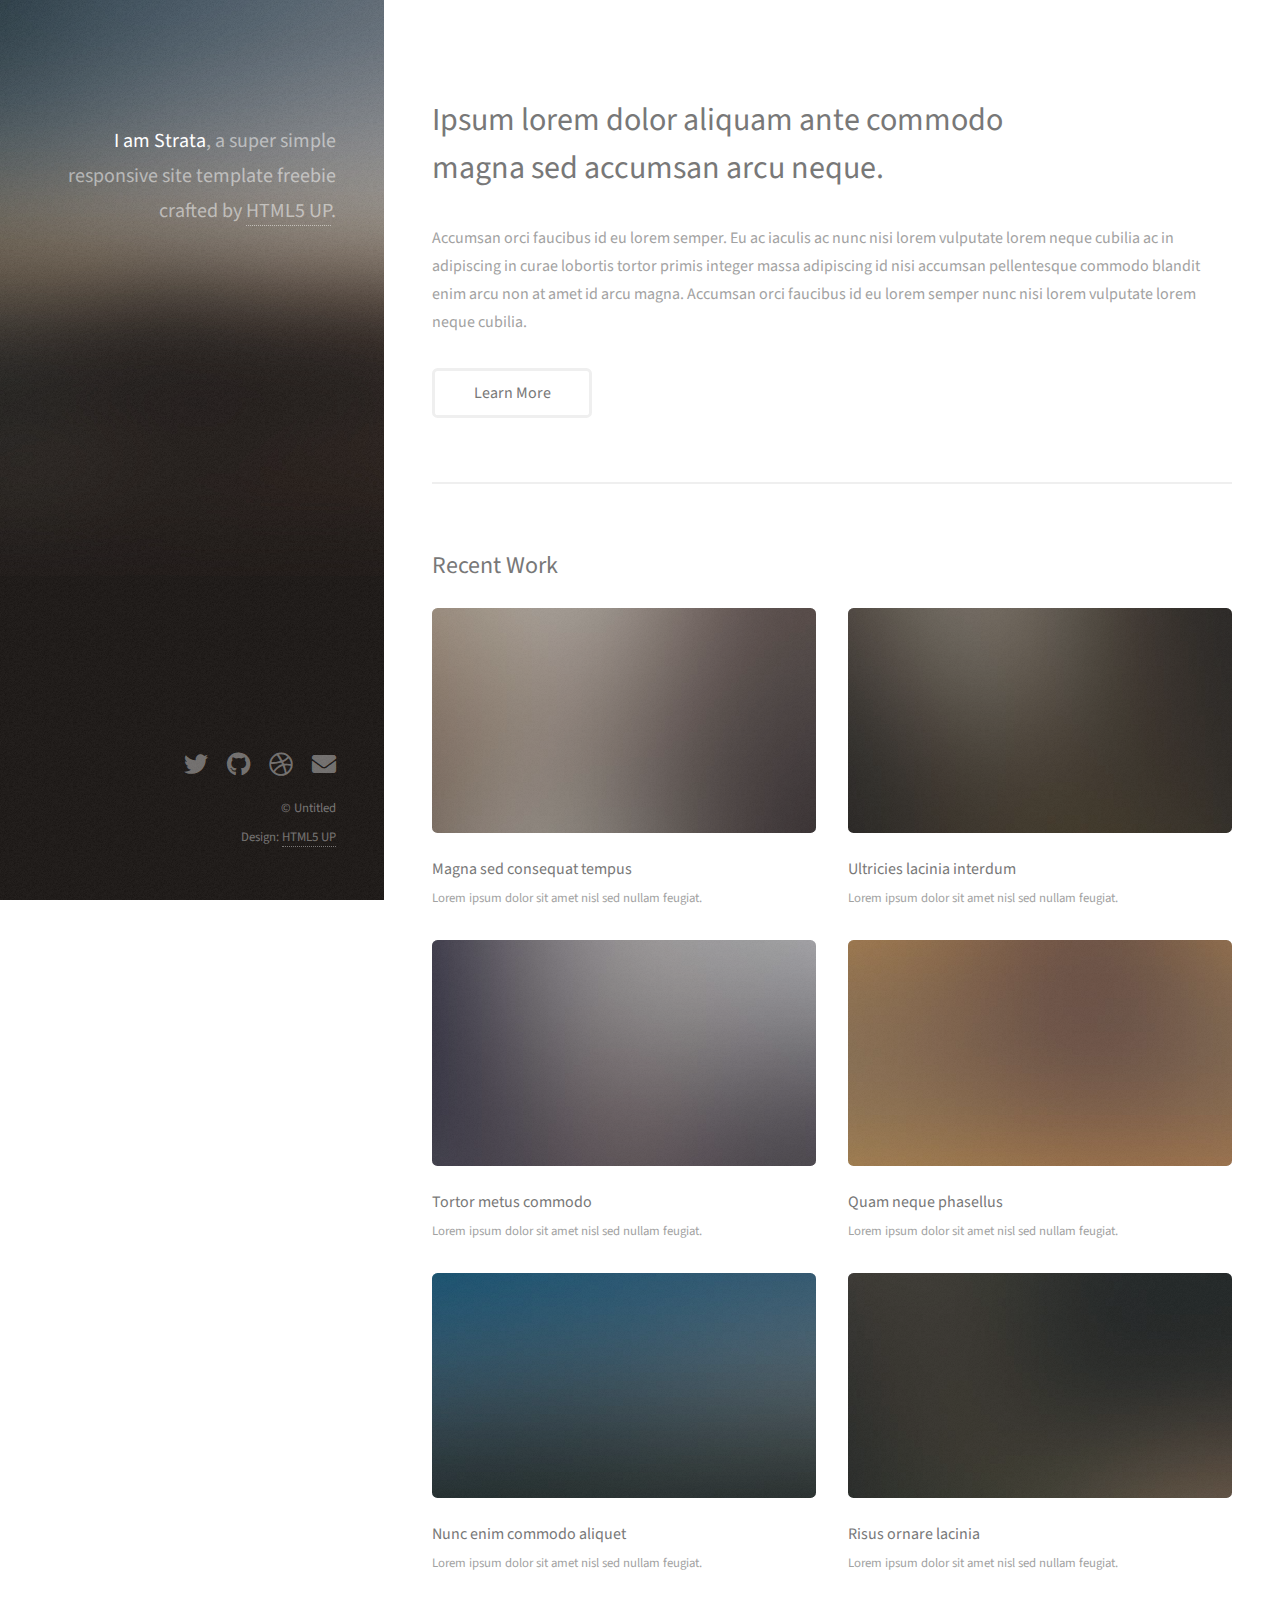
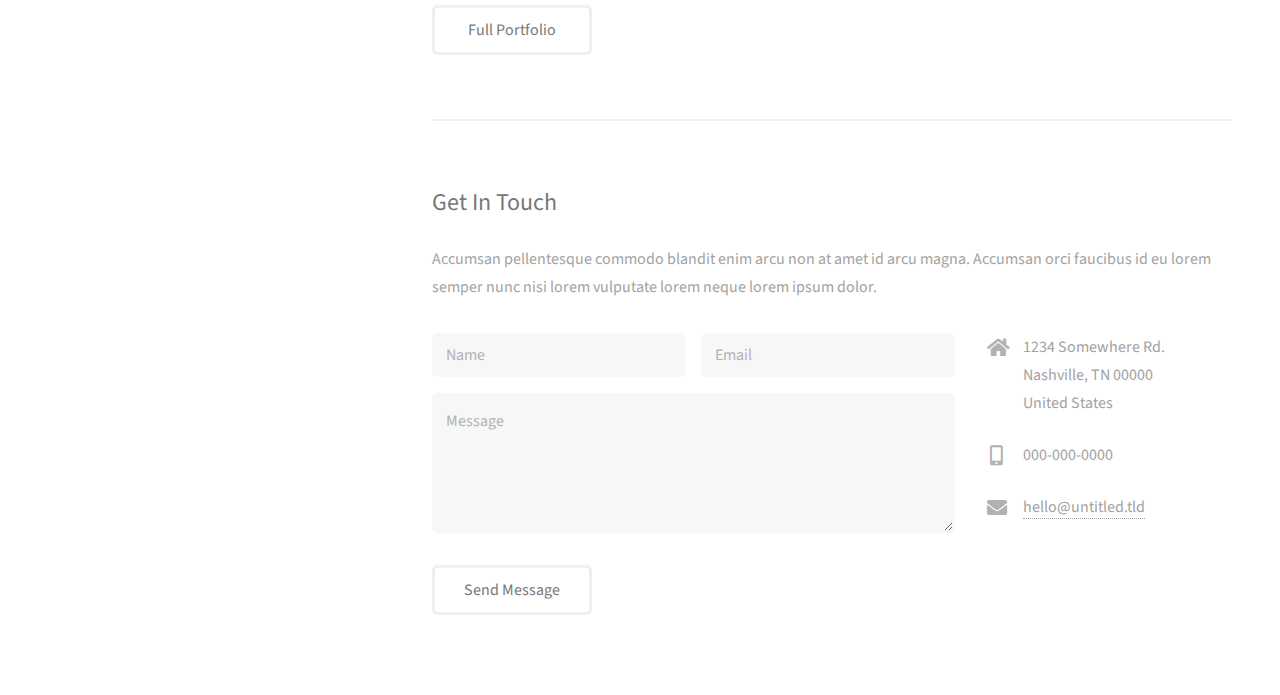
==== commit 5097a358: "update again" ====
--- a/index.html
+++ b/index.html
@@ -16,7 +16,7 @@
 		<!-- Header -->
 			<header id="header">
 				<div class="inner">
-					<a href="#" class="image avatar"><img src="images/avatar.jpg" alt="" /></a>
+					<a href="#" class="image avatar"><img src="images/w" alt="" /></a>
 					<h1><strong>I am Strata</strong>, a super simple<br />
 					responsive site template freebie<br />
 					crafted by <a href="http://html5up.net">HTML5 UP</a>.</h1>
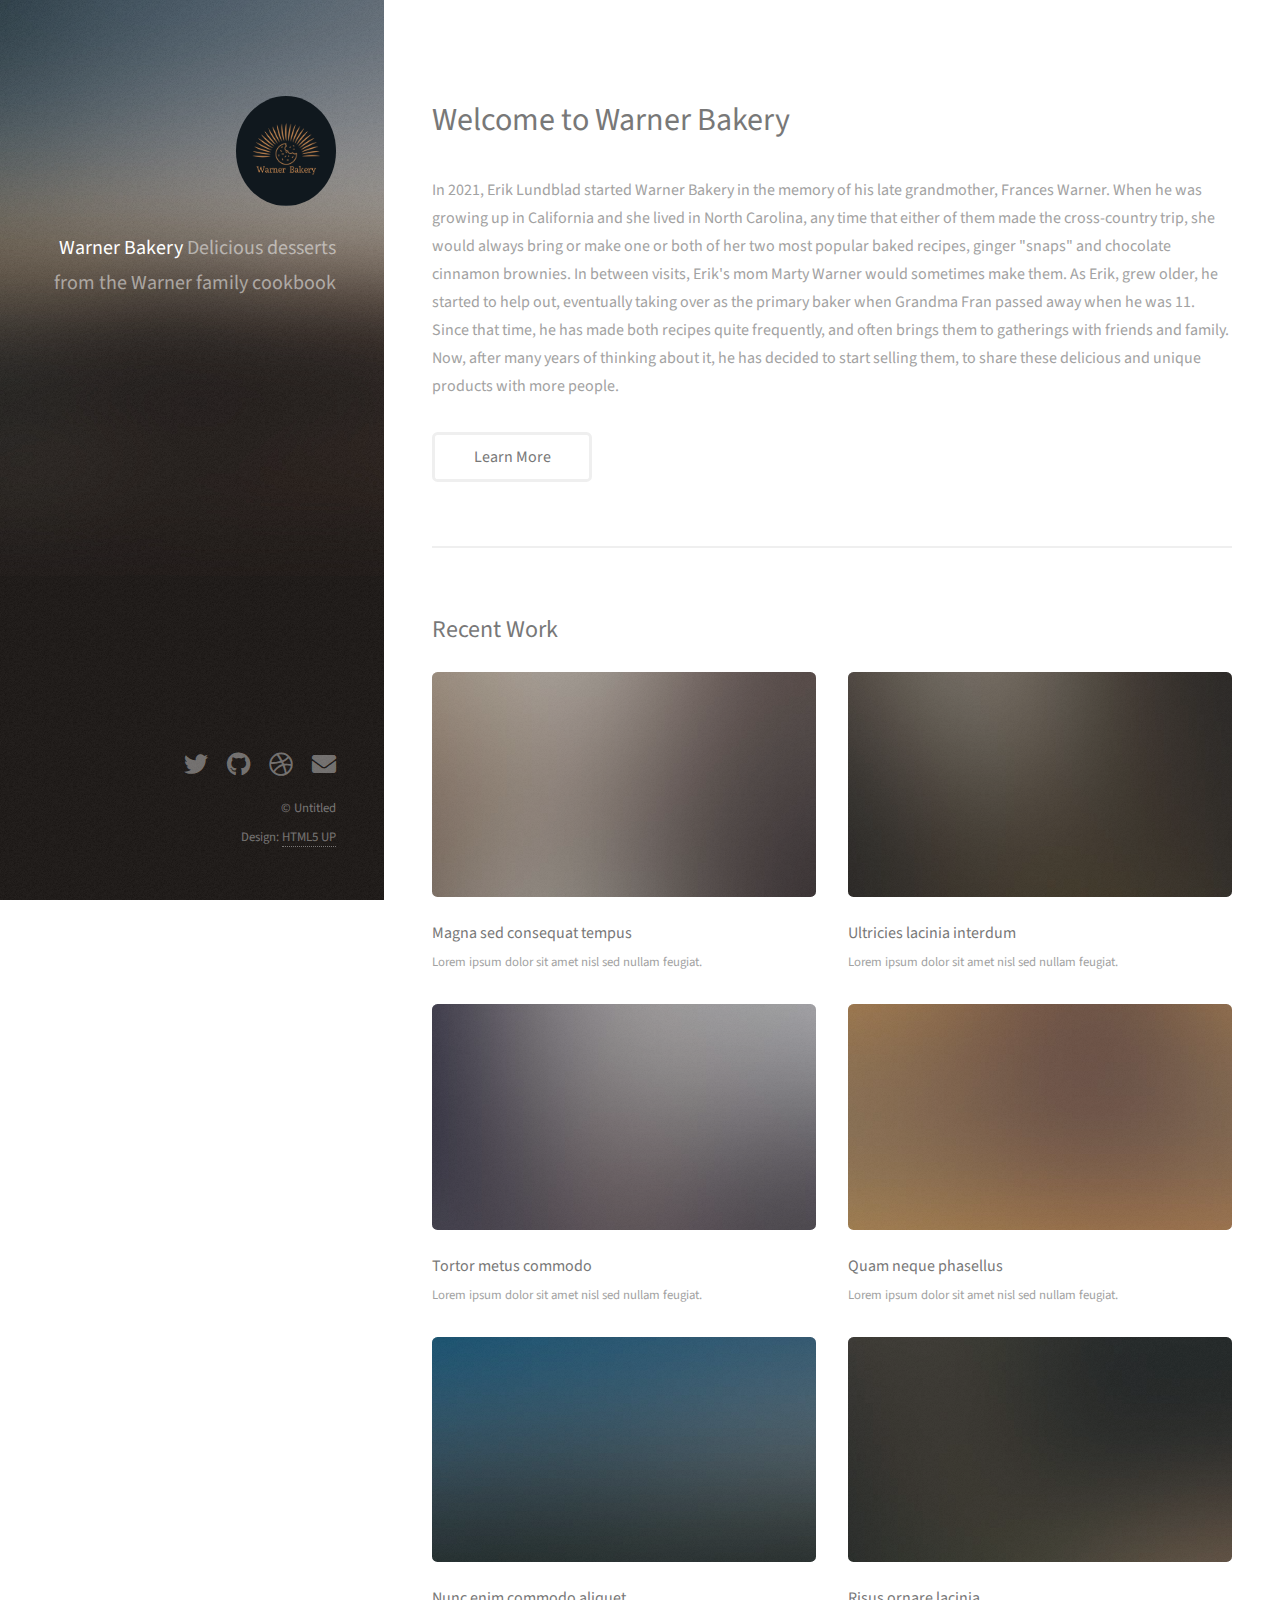
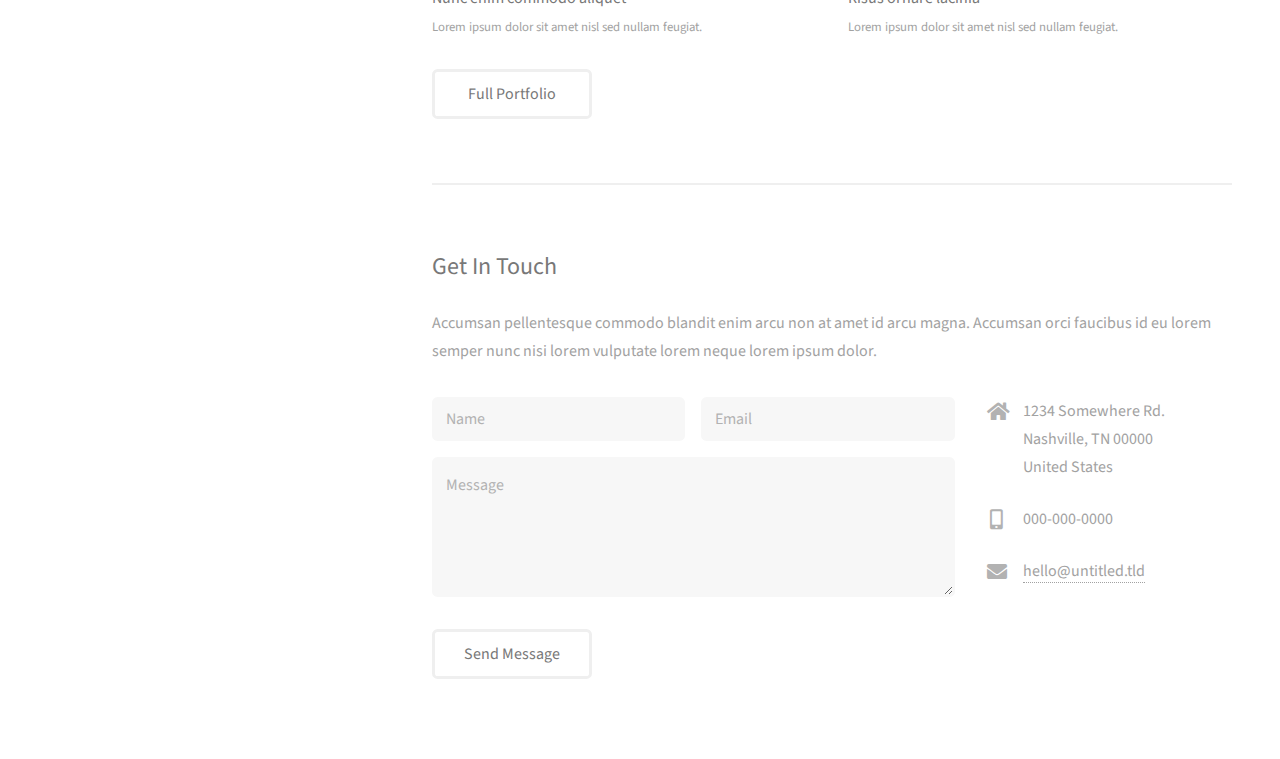
==== commit d424c6dd: "Index 3/1 2:02am" ====
--- a/index.html
+++ b/index.html
@@ -6,7 +6,7 @@
 -->
 <html>
 	<head>
-		<title>Strata by HTML5 UP</title>
+		<title>Warner Bakery</title>
 		<meta charset="utf-8" />
 		<meta name="viewport" content="width=device-width, initial-scale=1, user-scalable=no" />
 		<link rel="stylesheet" href="assets/css/main.css" />
@@ -16,10 +16,10 @@
 		<!-- Header -->
 			<header id="header">
 				<div class="inner">
-					<a href="#" class="image avatar"><img src="images/w" alt="" /></a>
-					<h1><strong>I am Strata</strong>, a super simple<br />
-					responsive site template freebie<br />
-					crafted by <a href="http://html5up.net">HTML5 UP</a>.</h1>
+					<a href="#" class="image avatar"><img src="images/WBlogo.png" alt="" /></a>
+					<h1><strong>Warner Bakery</strong><br />
+					Delicious desserts from the<br />
+					Warner family cookbook</h1>
 				</div>
 			</header>
 
@@ -29,10 +29,9 @@
 				<!-- One -->
 					<section id="one">
 						<header class="major">
-							<h2>Ipsum lorem dolor aliquam ante commodo<br />
-							magna sed accumsan arcu neque.</h2>
+							<h2>Welcome to Warner Bakery</h2>
 						</header>
-						<p>Accumsan orci faucibus id eu lorem semper. Eu ac iaculis ac nunc nisi lorem vulputate lorem neque cubilia ac in adipiscing in curae lobortis tortor primis integer massa adipiscing id nisi accumsan pellentesque commodo blandit enim arcu non at amet id arcu magna. Accumsan orci faucibus id eu lorem semper nunc nisi lorem vulputate lorem neque cubilia.</p>
+						<p>In 2021, Erik Lundblad started Warner Bakery in the memory of his late grandmother, Frances Warner. When he was growing up in California and she lived in North Carolina, any time that either of them made the cross-country trip, she would always bring or make one or both of her two most popular baked recipes, ginger "snaps" and chocolate cinnamon brownies. In between visits, Erik's mom Marty Warner would sometimes make them. As Erik, grew older, he started to help out, eventually taking over as the primary baker when Grandma Fran passed away when he was 11. Since that time, he has made both recipes quite frequently, and often brings them to gatherings with friends and family. Now, after many years of thinking about it, he has decided to start selling them, to share these delicious and unique products with more people.&nbsp; &nbsp; &nbsp; &nbsp; &nbsp; &nbsp; &nbsp; &nbsp; &nbsp; &nbsp;</p>
 						<ul class="actions">
 							<li><a href="#" class="button">Learn More</a></li>
 						</ul>
